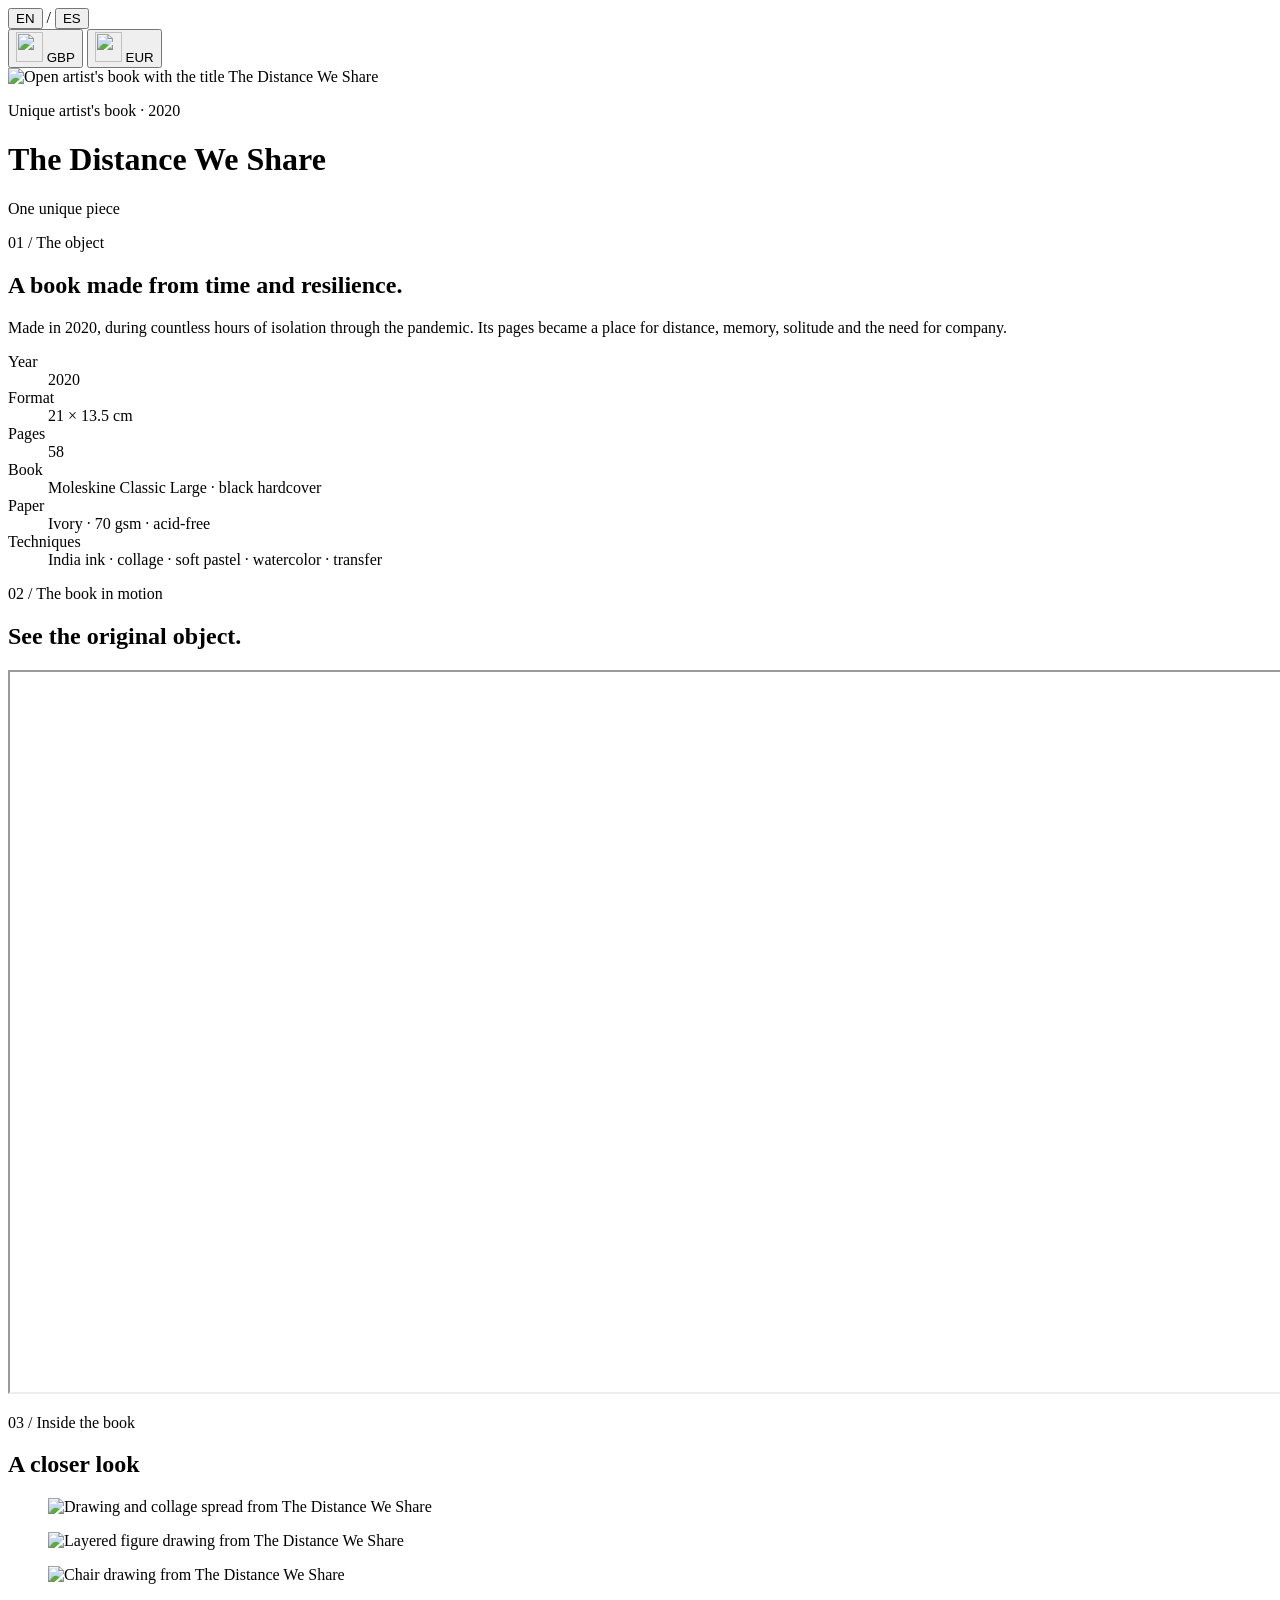
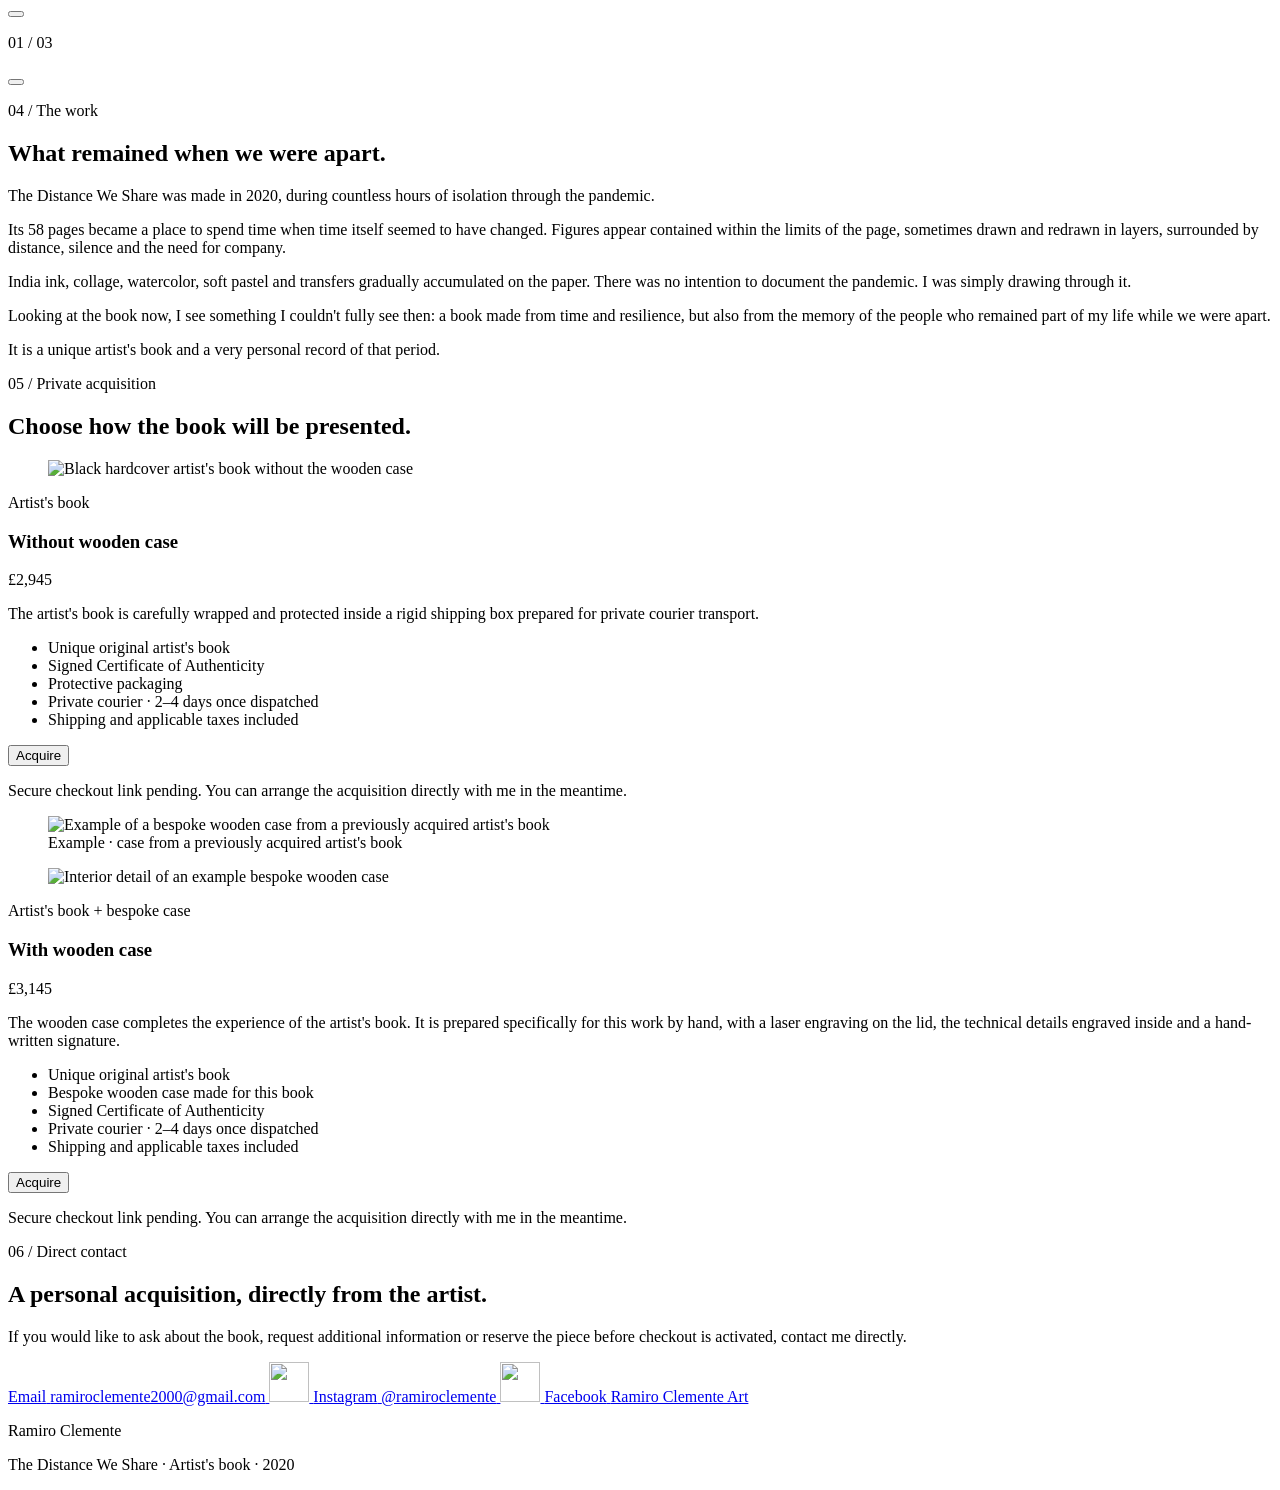
==== the-distance-we-share/index.html @ 4df06186 "Add The Distance We Share landing" ====
<!doctype html>
<html lang="en">
<head>
  <meta charset="utf-8">
  <meta name="viewport" content="width=device-width, initial-scale=1, viewport-fit=cover">
  <meta name="theme-color" content="#ffffff">
  <meta name="color-scheme" content="light">
  <meta name="description" content="The Distance We Share — a unique artist's book by Ramiro Clemente, made in 2020 during the pandemic.">
  <meta property="og:title" content="The Distance We Share — Artist's Book — Ramiro Clemente">
  <meta property="og:description" content="A unique artist's book made from time, resilience and countless hours of isolation in 2020.">
  <meta property="og:type" content="website">
  <meta property="og:image" content="assets/baner.webp">
  <title>The Distance We Share — Artist's Book — Ramiro Clemente</title>
  <link rel="stylesheet" href="styles.css">
  <script src="script.js" defer></script>
</head>
<body>
  <div class="utility shell" aria-label="Language and currency options">
    <div class="utility__group" aria-label="Language">
      <button class="utility__text-button is-active" type="button" data-language="en" aria-pressed="true">EN</button>
      <span aria-hidden="true">/</span>
      <button class="utility__text-button" type="button" data-language="es" aria-pressed="false">ES</button>
    </div>

    <div class="currency" aria-label="Currency">
      <button class="currency__button is-active" type="button" data-currency="GBP" aria-pressed="true">
        <img src="assets/UK.webp" alt="" width="27" height="30" aria-hidden="true">
        <span>GBP</span>
      </button>
      <button class="currency__button" type="button" data-currency="EUR" aria-pressed="false">
        <img src="assets/UE.webp" alt="" width="27" height="30" aria-hidden="true">
        <span>EUR</span>
      </button>
    </div>
  </div>

  <main>
    <header class="hero" aria-labelledby="page-title">
      <img class="hero__image" src="assets/baner.webp" alt="Open artist's book with the title The Distance We Share" width="1200" height="900" fetchpriority="high">
      <div class="hero__meta shell">
        <div>
          <p class="eyebrow" data-i18n="heroEyebrow">Unique artist's book · 2020</p>
          <h1 id="page-title" data-i18n="title">The Distance We Share</h1>
        </div>
        <p class="hero__availability" data-i18n="uniquePiece">One unique piece</p>
      </div>
    </header>

    <section class="intro shell" aria-labelledby="intro-title">
      <p class="section-index" data-i18n="sectionObject">01 / The object</p>
      <div class="intro__copy">
        <h2 id="intro-title" data-i18n="introTitle">A book made from time and resilience.</h2>
        <p data-i18n="introText">Made in 2020, during countless hours of isolation through the pandemic. Its pages became a place for distance, memory, solitude and the need for company.</p>
      </div>
      <dl class="facts" aria-label="Artwork details">
        <div><dt data-i18n="factYearLabel">Year</dt><dd>2020</dd></div>
        <div><dt data-i18n="factFormatLabel">Format</dt><dd>21 × 13.5 cm</dd></div>
        <div><dt data-i18n="factPagesLabel">Pages</dt><dd>58</dd></div>
        <div><dt data-i18n="factBookLabel">Book</dt><dd data-i18n="factBookValue">Moleskine Classic Large · black hardcover</dd></div>
        <div><dt data-i18n="factPaperLabel">Paper</dt><dd data-i18n="factPaperValue">Ivory · 70 gsm · acid-free</dd></div>
        <div><dt data-i18n="factMediumLabel">Techniques</dt><dd data-i18n="factMediumValue">India ink · collage · soft pastel · watercolor · transfer</dd></div>
      </dl>
    </section>

    <section class="film shell" aria-labelledby="film-title">
      <div class="section-head section-head--stack-mobile">
        <p class="section-index" data-i18n="sectionFilm">02 / The book in motion</p>
        <h2 id="film-title" data-i18n="filmTitle">See the original object.</h2>
      </div>
      <div class="film__frame">
        <iframe
          src="https://www.youtube-nocookie.com/embed/xlpl3KoEAlE?rel=0&modestbranding=1&playsinline=1"
          title="The Distance We Share — artist's book video"
          width="1280"
          height="720"
          loading="eager"
          allow="accelerometer; autoplay; clipboard-write; encrypted-media; gyroscope; picture-in-picture; web-share"
          referrerpolicy="strict-origin-when-cross-origin"
          allowfullscreen>
        </iframe>
      </div>
    </section>

    <section class="visual shell" aria-labelledby="visual-title">
      <div class="section-head">
        <p class="section-index" data-i18n="sectionInside">03 / Inside the book</p>
        <h2 id="visual-title" data-i18n="visualTitle">A closer look</h2>
      </div>
      <div class="carousel" data-carousel>
        <div class="carousel__viewport" tabindex="0" aria-label="The Distance We Share image carousel">
          <div class="carousel__track">
            <figure class="carousel__slide is-active">
              <img src="assets/Diapo_1.webp" alt="Drawing and collage spread from The Distance We Share" width="1200" height="900" loading="eager">
            </figure>
            <figure class="carousel__slide">
              <img src="assets/Diapo_2.webp" alt="Layered figure drawing from The Distance We Share" width="1200" height="900" loading="lazy">
            </figure>
            <figure class="carousel__slide">
              <img src="assets/Diapo_3.webp" alt="Chair drawing from The Distance We Share" width="1200" height="900" loading="lazy">
            </figure>
          </div>
        </div>
        <div class="carousel__controls" aria-label="Carousel controls">
          <button class="carousel__button carousel__button--prev" type="button" aria-label="Previous slide"><span aria-hidden="true"></span></button>
          <p class="carousel__counter" aria-live="polite"><span data-current>01</span> / <span data-total>03</span></p>
          <button class="carousel__button carousel__button--next" type="button" aria-label="Next slide"><span aria-hidden="true"></span></button>
        </div>
      </div>
    </section>

    <section class="story shell" aria-labelledby="story-title">
      <p class="section-index" data-i18n="sectionWork">04 / The work</p>
      <div class="story__grid">
        <h2 id="story-title" data-i18n="storyTitle">What remained when we were apart.</h2>
        <div class="prose">
          <p data-i18n="storyP1">The Distance We Share was made in 2020, during countless hours of isolation through the pandemic.</p>
          <p data-i18n="storyP2">Its 58 pages became a place to spend time when time itself seemed to have changed. Figures appear contained within the limits of the page, sometimes drawn and redrawn in layers, surrounded by distance, silence and the need for company.</p>
          <p data-i18n="storyP3">India ink, collage, watercolor, soft pastel and transfers gradually accumulated on the paper. There was no intention to document the pandemic. I was simply drawing through it.</p>
          <p data-i18n="storyP4">Looking at the book now, I see something I couldn't fully see then: a book made from time and resilience, but also from the memory of the people who remained part of my life while we were apart.</p>
          <p data-i18n="storyP5">It is a unique artist's book and a very personal record of that period.</p>
        </div>
      </div>
    </section>

    <section class="acquisition shell" aria-labelledby="acquisition-title">
      <div class="section-head section-head--stack-mobile">
        <p class="section-index" data-i18n="sectionAcquisition">05 / Private acquisition</p>
        <h2 id="acquisition-title" data-i18n="acquisitionTitle">Choose how the book will be presented.</h2>
      </div>
      <div class="options">
        <article class="option">
          <figure class="option__figure">
            <img src="assets/sin-estuche.webp" alt="Black hardcover artist's book without the wooden case" width="1200" height="1600" loading="lazy">
          </figure>
          <div class="option__body">
            <div class="option__heading">
              <div>
                <p class="option__kicker" data-i18n="bookOnlyKicker">Artist's book</p>
                <h3 data-i18n="bookOnlyTitle">Without wooden case</h3>
              </div>
              <p class="option__price" data-price-key="book">£2,945</p>
            </div>
            <p data-i18n="bookOnlyText">The artist's book is carefully wrapped and protected inside a rigid shipping box prepared for private courier transport.</p>
            <ul class="included-list">
              <li data-i18n="includeUnique">Unique original artist's book</li>
              <li data-i18n="includeCertificate">Signed Certificate of Authenticity</li>
              <li data-i18n="includePackaging">Protective packaging</li>
              <li data-i18n="includeCourier">Private courier · 2–4 days once dispatched</li>
              <li data-i18n="includeTaxes">Shipping and applicable taxes included</li>
            </ul>
            <div class="option__action">
              <button class="button button--primary is-pending" type="button" aria-disabled="true" data-i18n="acquire">Acquire</button>
              <p class="pending-note" data-i18n="stripePending">Secure checkout link pending. You can arrange the acquisition directly with me in the meantime.</p>
            </div>
          </div>
        </article>

        <article class="option option--case">
          <div class="option__gallery">
            <figure class="option__figure option__figure--example">
              <img src="assets/estuche-de-madera.webp" alt="Example of a bespoke wooden case from a previously acquired artist's book" width="1200" height="1600" loading="lazy">
              <figcaption data-i18n="caseExample">Example · case from a previously acquired artist's book</figcaption>
            </figure>
            <figure class="option__figure option__figure--detail">
              <img src="assets/estuche-detale--interior.webp" alt="Interior detail of an example bespoke wooden case" width="1200" height="1600" loading="lazy">
            </figure>
          </div>
          <div class="option__body">
            <div class="option__heading">
              <div>
                <p class="option__kicker" data-i18n="caseKicker">Artist's book + bespoke case</p>
                <h3 data-i18n="caseTitle">With wooden case</h3>
              </div>
              <p class="option__price" data-price-key="case">£3,145</p>
            </div>
            <p data-i18n="caseText">The wooden case completes the experience of the artist's book. It is prepared specifically for this work by hand, with a laser engraving on the lid, the technical details engraved inside and a hand-written signature.</p>
            <ul class="included-list">
              <li data-i18n="includeUnique">Unique original artist's book</li>
              <li data-i18n="includeCase">Bespoke wooden case made for this book</li>
              <li data-i18n="includeCertificate">Signed Certificate of Authenticity</li>
              <li data-i18n="includeCourier">Private courier · 2–4 days once dispatched</li>
              <li data-i18n="includeTaxes">Shipping and applicable taxes included</li>
            </ul>
            <div class="option__action">
              <button class="button button--primary is-pending" type="button" aria-disabled="true" data-i18n="acquire">Acquire</button>
              <p class="pending-note" data-i18n="stripePending">Secure checkout link pending. You can arrange the acquisition directly with me in the meantime.</p>
            </div>
          </div>
        </article>
      </div>
    </section>

    <section class="contact shell" aria-labelledby="contact-title">
      <p class="section-index" data-i18n="sectionContact">06 / Direct contact</p>
      <div class="contact__inner">
        <div>
          <h2 id="contact-title" data-i18n="contactTitle">A personal acquisition, directly from the artist.</h2>
          <p data-i18n="contactText">If you would like to ask about the book, request additional information or reserve the piece before checkout is activated, contact me directly.</p>
        </div>
        <div class="contact__actions">
          <a class="contact-link" href="mailto:ramiroclemente2000@gmail.com?subject=The%20Distance%20We%20Share%20%E2%80%94%20Artist%27s%20Book">
            <span class="contact-link__label">Email</span>
            <span class="contact-link__value">ramiroclemente2000@gmail.com</span>
          </a>
          <a class="contact-link contact-link--social" href="https://www.instagram.com/ramiroclemente/" target="_blank" rel="noopener noreferrer">
            <img src="assets/IG.webp" width="40" height="40" alt="" aria-hidden="true">
            <span>
              <span class="contact-link__label">Instagram</span>
              <span class="contact-link__value">@ramiroclemente</span>
            </span>
          </a>
          <a class="contact-link contact-link--social" href="https://www.facebook.com/ramiroclementeart" target="_blank" rel="noopener noreferrer">
            <img src="assets/FB.webp" width="40" height="40" alt="" aria-hidden="true">
            <span>
              <span class="contact-link__label">Facebook</span>
              <span class="contact-link__value">Ramiro Clemente Art</span>
            </span>
          </a>
        </div>
      </div>
    </section>
  </main>

  <footer class="footer shell">
    <p>Ramiro Clemente</p>
    <p data-i18n="footerText">The Distance We Share · Artist's book · 2020</p>
  </footer>
</body>
</html>
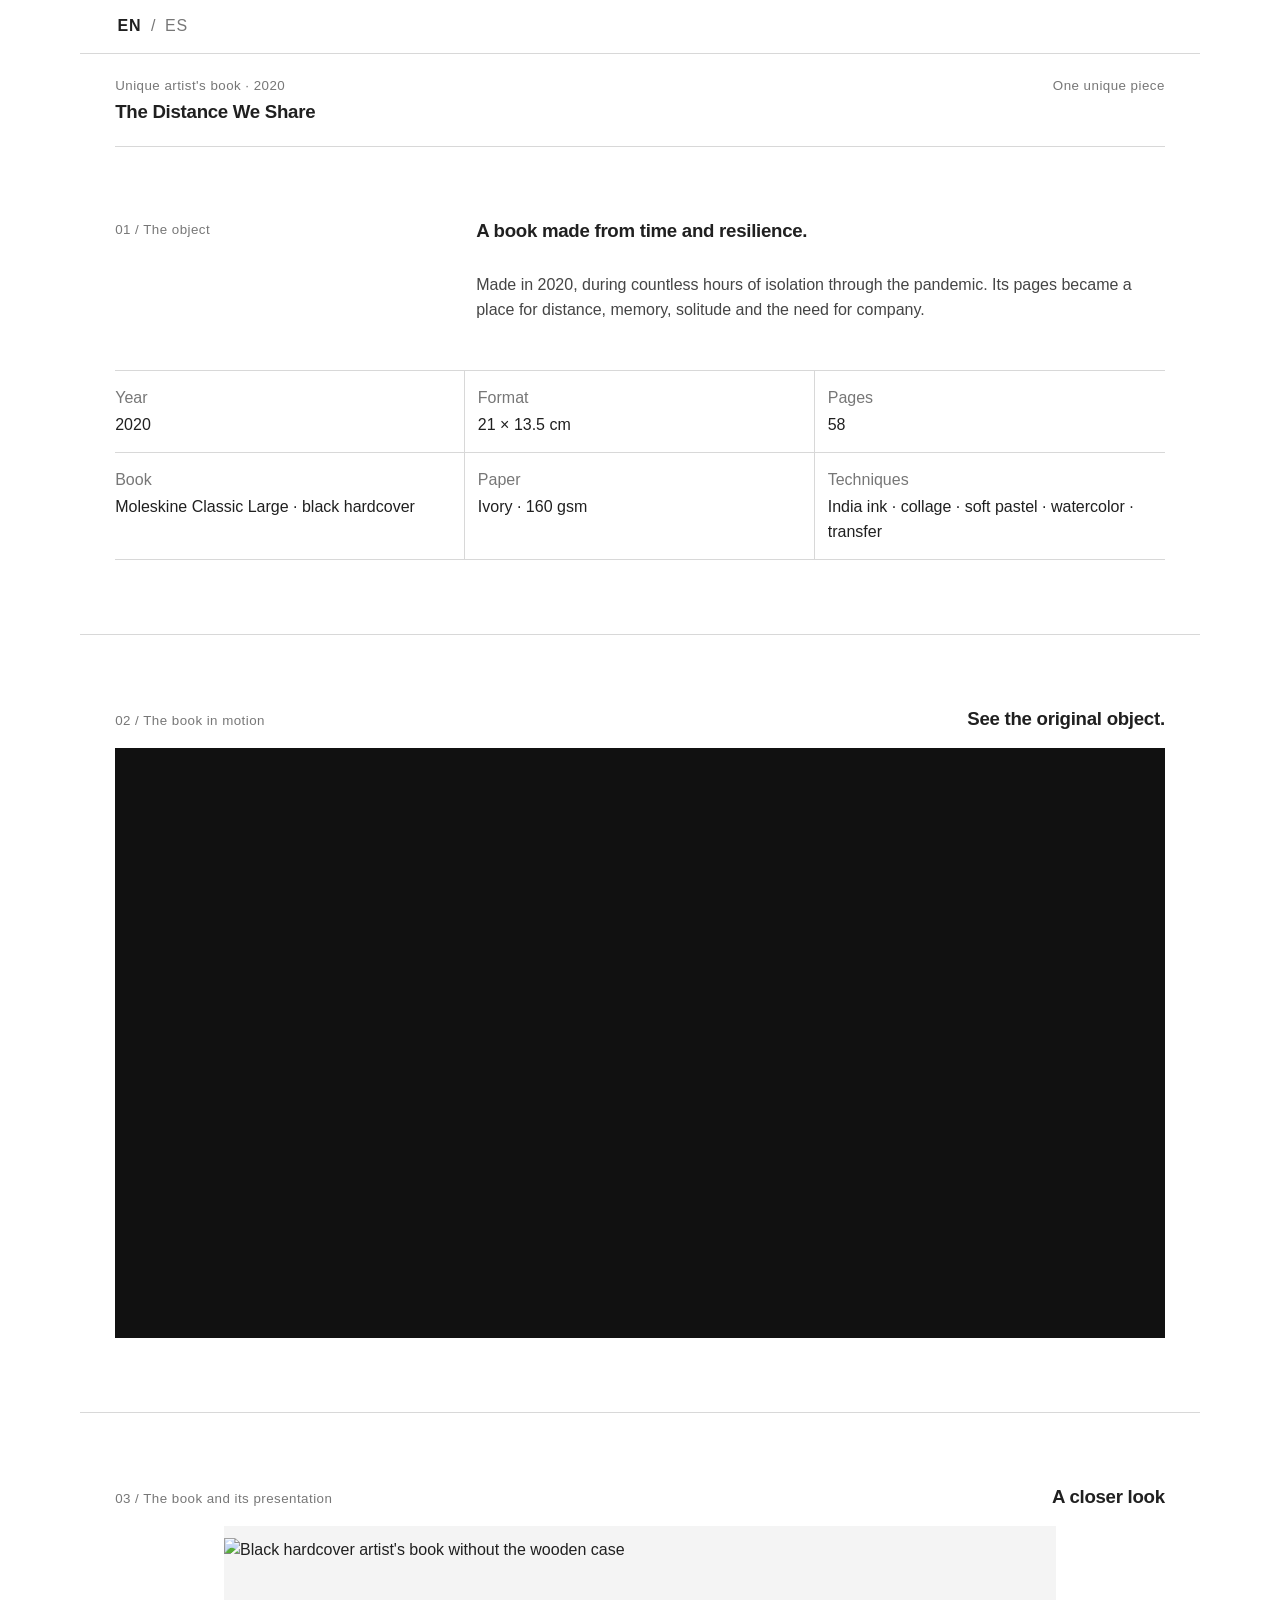
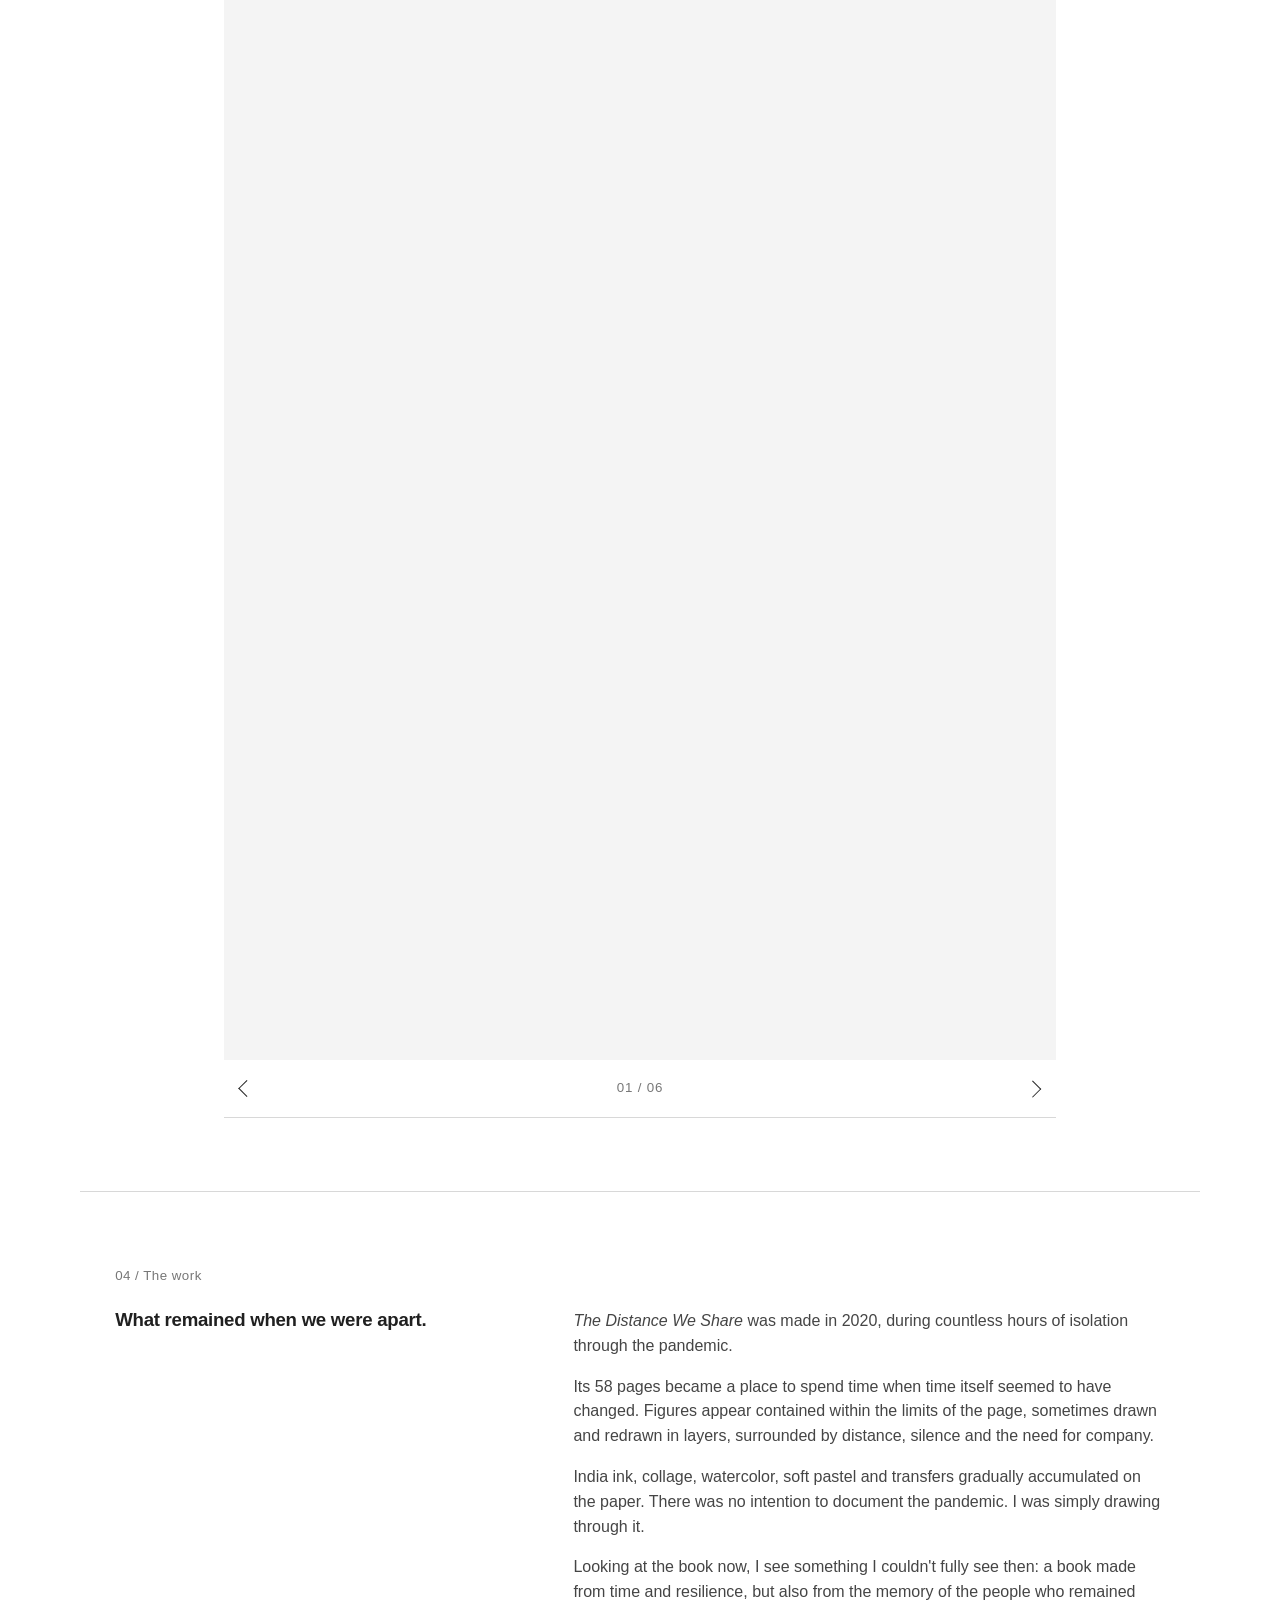
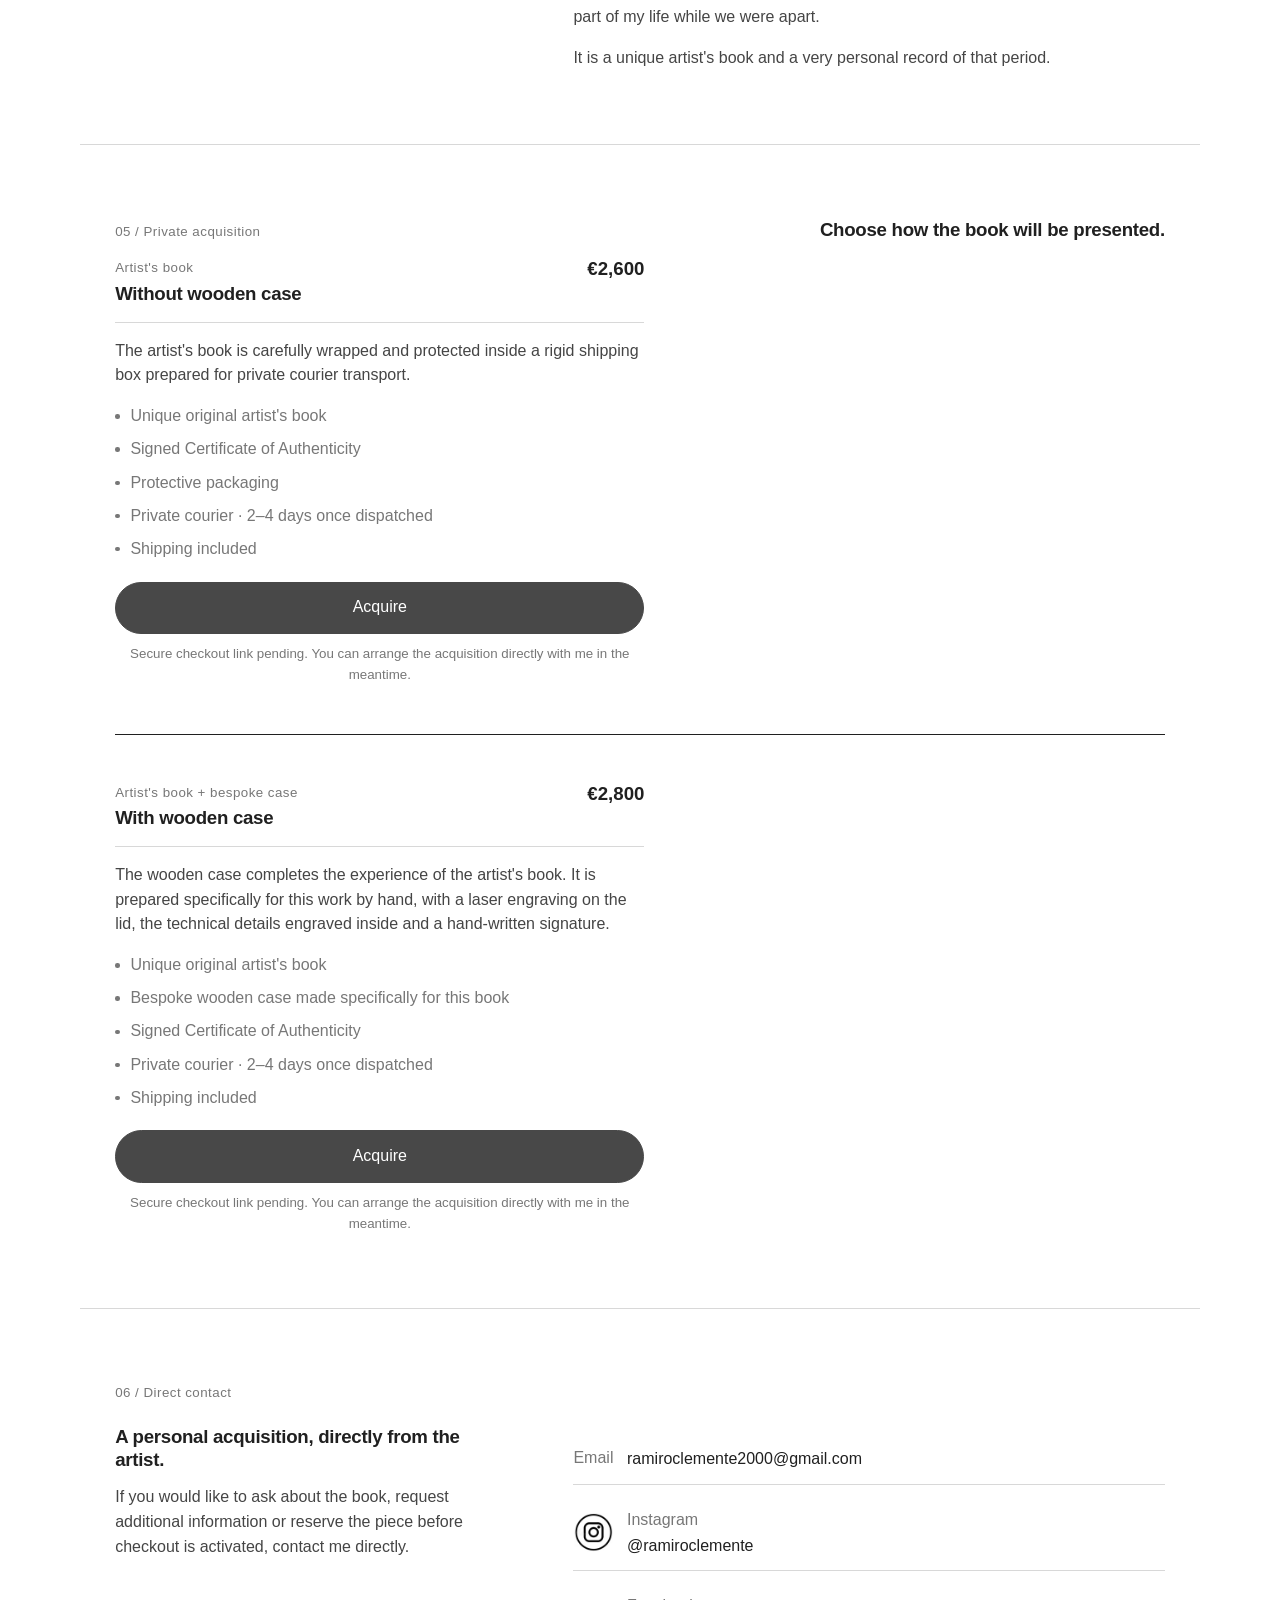
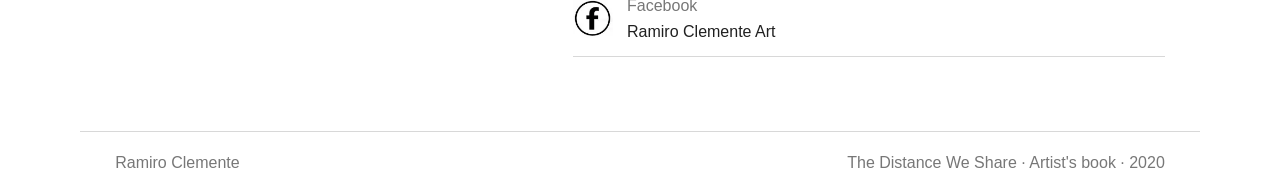
==== commit 8fcba800: "Update The Distance We Share pricing, media and specs" ====
--- a/the-distance-we-share/index.html
+++ b/the-distance-we-share/index.html
@@ -9,70 +9,58 @@
   <meta property="og:title" content="The Distance We Share — Artist's Book — Ramiro Clemente">
   <meta property="og:description" content="A unique artist's book made from time, resilience and countless hours of isolation in 2020.">
   <meta property="og:type" content="website">
-  <meta property="og:image" content="assets/baner.webp">
+  <meta property="og:image" content="assets/Diapo_1.jpg">
   <title>The Distance We Share — Artist's Book — Ramiro Clemente</title>
   <link rel="stylesheet" href="styles.css">
   <script src="script.js" defer></script>
 </head>
 <body>
-  <div class="utility shell" aria-label="Language and currency options">
+  <div class="utility shell" aria-label="Language options">
     <div class="utility__group" aria-label="Language">
-      <button class="utility__text-button is-active" type="button" data-language="en" aria-pressed="true">EN</button>
+      <a class="utility__text-button is-active" aria-current="page" href="index.html">EN</a>
       <span aria-hidden="true">/</span>
-      <button class="utility__text-button" type="button" data-language="es" aria-pressed="false">ES</button>
-    </div>
-
-    <div class="currency" aria-label="Currency">
-      <button class="currency__button is-active" type="button" data-currency="GBP" aria-pressed="true">
-        <img src="assets/UK.webp" alt="" width="27" height="30" aria-hidden="true">
-        <span>GBP</span>
-      </button>
-      <button class="currency__button" type="button" data-currency="EUR" aria-pressed="false">
-        <img src="assets/UE.webp" alt="" width="27" height="30" aria-hidden="true">
-        <span>EUR</span>
-      </button>
+      <a class="utility__text-button" href="es.html">ES</a>
     </div>
   </div>
 
   <main>
-    <header class="hero" aria-labelledby="page-title">
-      <img class="hero__image" src="assets/baner.webp" alt="Open artist's book with the title The Distance We Share" width="1200" height="900" fetchpriority="high">
-      <div class="hero__meta shell">
+    <header class="hero shell" aria-labelledby="page-title">
+      <div class="hero__meta">
         <div>
-          <p class="eyebrow" data-i18n="heroEyebrow">Unique artist's book · 2020</p>
-          <h1 id="page-title" data-i18n="title">The Distance We Share</h1>
-        </div>
-        <p class="hero__availability" data-i18n="uniquePiece">One unique piece</p>
+          <p class="eyebrow">Unique artist's book · 2020</p>
+          <h1 id="page-title">The Distance We Share</h1>
+        </div>
+        <p class="hero__availability">One unique piece</p>
       </div>
     </header>
 
     <section class="intro shell" aria-labelledby="intro-title">
-      <p class="section-index" data-i18n="sectionObject">01 / The object</p>
+      <p class="section-index">01 / The object</p>
       <div class="intro__copy">
-        <h2 id="intro-title" data-i18n="introTitle">A book made from time and resilience.</h2>
-        <p data-i18n="introText">Made in 2020, during countless hours of isolation through the pandemic. Its pages became a place for distance, memory, solitude and the need for company.</p>
+        <h2 id="intro-title">A book made from time and resilience.</h2>
+        <p>Made in 2020, during countless hours of isolation through the pandemic. Its pages became a place for distance, memory, solitude and the need for company.</p>
       </div>
       <dl class="facts" aria-label="Artwork details">
-        <div><dt data-i18n="factYearLabel">Year</dt><dd>2020</dd></div>
-        <div><dt data-i18n="factFormatLabel">Format</dt><dd>21 × 13.5 cm</dd></div>
-        <div><dt data-i18n="factPagesLabel">Pages</dt><dd>58</dd></div>
-        <div><dt data-i18n="factBookLabel">Book</dt><dd data-i18n="factBookValue">Moleskine Classic Large · black hardcover</dd></div>
-        <div><dt data-i18n="factPaperLabel">Paper</dt><dd data-i18n="factPaperValue">Ivory · 70 gsm · acid-free</dd></div>
-        <div><dt data-i18n="factMediumLabel">Techniques</dt><dd data-i18n="factMediumValue">India ink · collage · soft pastel · watercolor · transfer</dd></div>
+        <div><dt>Year</dt><dd>2020</dd></div>
+        <div><dt>Format</dt><dd>21 × 13.5 cm</dd></div>
+        <div><dt>Pages</dt><dd>58</dd></div>
+        <div><dt>Book</dt><dd>Moleskine Classic Large · black hardcover</dd></div>
+        <div><dt>Paper</dt><dd>Ivory · 160 gsm</dd></div>
+        <div><dt>Techniques</dt><dd>India ink · collage · soft pastel · watercolor · transfer</dd></div>
       </dl>
     </section>
 
     <section class="film shell" aria-labelledby="film-title">
       <div class="section-head section-head--stack-mobile">
-        <p class="section-index" data-i18n="sectionFilm">02 / The book in motion</p>
-        <h2 id="film-title" data-i18n="filmTitle">See the original object.</h2>
+        <p class="section-index">02 / The book in motion</p>
+        <h2 id="film-title">See the original object.</h2>
       </div>
       <div class="film__frame">
         <iframe
           src="https://www.youtube-nocookie.com/embed/xlpl3KoEAlE?rel=0&modestbranding=1&playsinline=1"
           title="The Distance We Share — artist's book video"
-          width="1280"
-          height="720"
+          width="720"
+          height="1280"
           loading="eager"
           allow="accelerometer; autoplay; clipboard-write; encrypted-media; gyroscope; picture-in-picture; web-share"
           referrerpolicy="strict-origin-when-cross-origin"
@@ -83,107 +71,106 @@
 
     <section class="visual shell" aria-labelledby="visual-title">
       <div class="section-head">
-        <p class="section-index" data-i18n="sectionInside">03 / Inside the book</p>
-        <h2 id="visual-title" data-i18n="visualTitle">A closer look</h2>
+        <p class="section-index">03 / The book and its presentation</p>
+        <h2 id="visual-title">A closer look</h2>
       </div>
       <div class="carousel" data-carousel>
         <div class="carousel__viewport" tabindex="0" aria-label="The Distance We Share image carousel">
           <div class="carousel__track">
             <figure class="carousel__slide is-active">
-              <img src="assets/Diapo_1.webp" alt="Drawing and collage spread from The Distance We Share" width="1200" height="900" loading="eager">
+              <img src="assets/sin-estuche.jpg" alt="Black hardcover artist's book without the wooden case" width="1200" height="1600" loading="eager">
             </figure>
             <figure class="carousel__slide">
-              <img src="assets/Diapo_2.webp" alt="Layered figure drawing from The Distance We Share" width="1200" height="900" loading="lazy">
+              <img src="assets/Diapo_1.jpg" alt="Drawing and collage spread from The Distance We Share" width="1200" height="900" loading="lazy">
             </figure>
             <figure class="carousel__slide">
-              <img src="assets/Diapo_3.webp" alt="Chair drawing from The Distance We Share" width="1200" height="900" loading="lazy">
+              <img src="assets/Diapo_2.jpg" alt="Layered figure drawing from The Distance We Share" width="1200" height="900" loading="lazy">
+            </figure>
+            <figure class="carousel__slide">
+              <img src="assets/Diapo_3.jpg" alt="Chair drawing from The Distance We Share" width="1200" height="900" loading="lazy">
+            </figure>
+            <figure class="carousel__slide carousel__slide--captioned">
+              <img src="assets/estuche-de-madera.jpg" alt="Example of a bespoke wooden case from a previously acquired artist's book" width="1200" height="1600" loading="lazy">
+              <figcaption>Case example · from a previously acquired artist's book</figcaption>
+            </figure>
+            <figure class="carousel__slide carousel__slide--captioned">
+              <img src="assets/estuche-detale--interior.jpg" alt="Interior detail of an example bespoke wooden case" width="1200" height="1600" loading="lazy">
+              <figcaption>Case example · the new case will be made specifically for this book</figcaption>
             </figure>
           </div>
         </div>
         <div class="carousel__controls" aria-label="Carousel controls">
           <button class="carousel__button carousel__button--prev" type="button" aria-label="Previous slide"><span aria-hidden="true"></span></button>
-          <p class="carousel__counter" aria-live="polite"><span data-current>01</span> / <span data-total>03</span></p>
+          <p class="carousel__counter" aria-live="polite"><span data-current>01</span> / <span data-total>06</span></p>
           <button class="carousel__button carousel__button--next" type="button" aria-label="Next slide"><span aria-hidden="true"></span></button>
         </div>
       </div>
     </section>
 
     <section class="story shell" aria-labelledby="story-title">
-      <p class="section-index" data-i18n="sectionWork">04 / The work</p>
+      <p class="section-index">04 / The work</p>
       <div class="story__grid">
-        <h2 id="story-title" data-i18n="storyTitle">What remained when we were apart.</h2>
+        <h2 id="story-title">What remained when we were apart.</h2>
         <div class="prose">
-          <p data-i18n="storyP1">The Distance We Share was made in 2020, during countless hours of isolation through the pandemic.</p>
-          <p data-i18n="storyP2">Its 58 pages became a place to spend time when time itself seemed to have changed. Figures appear contained within the limits of the page, sometimes drawn and redrawn in layers, surrounded by distance, silence and the need for company.</p>
-          <p data-i18n="storyP3">India ink, collage, watercolor, soft pastel and transfers gradually accumulated on the paper. There was no intention to document the pandemic. I was simply drawing through it.</p>
-          <p data-i18n="storyP4">Looking at the book now, I see something I couldn't fully see then: a book made from time and resilience, but also from the memory of the people who remained part of my life while we were apart.</p>
-          <p data-i18n="storyP5">It is a unique artist's book and a very personal record of that period.</p>
+          <p><em>The Distance We Share</em> was made in 2020, during countless hours of isolation through the pandemic.</p>
+          <p>Its 58 pages became a place to spend time when time itself seemed to have changed. Figures appear contained within the limits of the page, sometimes drawn and redrawn in layers, surrounded by distance, silence and the need for company.</p>
+          <p>India ink, collage, watercolor, soft pastel and transfers gradually accumulated on the paper. There was no intention to document the pandemic. I was simply drawing through it.</p>
+          <p>Looking at the book now, I see something I couldn't fully see then: a book made from time and resilience, but also from the memory of the people who remained part of my life while we were apart.</p>
+          <p>It is a unique artist's book and a very personal record of that period.</p>
         </div>
       </div>
     </section>
 
     <section class="acquisition shell" aria-labelledby="acquisition-title">
       <div class="section-head section-head--stack-mobile">
-        <p class="section-index" data-i18n="sectionAcquisition">05 / Private acquisition</p>
-        <h2 id="acquisition-title" data-i18n="acquisitionTitle">Choose how the book will be presented.</h2>
+        <p class="section-index">05 / Private acquisition</p>
+        <h2 id="acquisition-title">Choose how the book will be presented.</h2>
       </div>
       <div class="options">
         <article class="option">
-          <figure class="option__figure">
-            <img src="assets/sin-estuche.webp" alt="Black hardcover artist's book without the wooden case" width="1200" height="1600" loading="lazy">
-          </figure>
           <div class="option__body">
             <div class="option__heading">
               <div>
-                <p class="option__kicker" data-i18n="bookOnlyKicker">Artist's book</p>
-                <h3 data-i18n="bookOnlyTitle">Without wooden case</h3>
+                <p class="option__kicker">Artist's book</p>
+                <h3>Without wooden case</h3>
               </div>
-              <p class="option__price" data-price-key="book">£2,945</p>
-            </div>
-            <p data-i18n="bookOnlyText">The artist's book is carefully wrapped and protected inside a rigid shipping box prepared for private courier transport.</p>
+              <p class="option__price">€2,600</p>
+            </div>
+            <p>The artist's book is carefully wrapped and protected inside a rigid shipping box prepared for private courier transport.</p>
             <ul class="included-list">
-              <li data-i18n="includeUnique">Unique original artist's book</li>
-              <li data-i18n="includeCertificate">Signed Certificate of Authenticity</li>
-              <li data-i18n="includePackaging">Protective packaging</li>
-              <li data-i18n="includeCourier">Private courier · 2–4 days once dispatched</li>
-              <li data-i18n="includeTaxes">Shipping and applicable taxes included</li>
+              <li>Unique original artist's book</li>
+              <li>Signed Certificate of Authenticity</li>
+              <li>Protective packaging</li>
+              <li>Private courier · 2–4 days once dispatched</li>
+              <li>Shipping included</li>
             </ul>
             <div class="option__action">
-              <button class="button button--primary is-pending" type="button" aria-disabled="true" data-i18n="acquire">Acquire</button>
-              <p class="pending-note" data-i18n="stripePending">Secure checkout link pending. You can arrange the acquisition directly with me in the meantime.</p>
+              <button class="button button--primary is-pending" type="button" aria-disabled="true">Acquire</button>
+              <p class="pending-note">Secure checkout link pending. You can arrange the acquisition directly with me in the meantime.</p>
             </div>
           </div>
         </article>
 
-        <article class="option option--case">
-          <div class="option__gallery">
-            <figure class="option__figure option__figure--example">
-              <img src="assets/estuche-de-madera.webp" alt="Example of a bespoke wooden case from a previously acquired artist's book" width="1200" height="1600" loading="lazy">
-              <figcaption data-i18n="caseExample">Example · case from a previously acquired artist's book</figcaption>
-            </figure>
-            <figure class="option__figure option__figure--detail">
-              <img src="assets/estuche-detale--interior.webp" alt="Interior detail of an example bespoke wooden case" width="1200" height="1600" loading="lazy">
-            </figure>
-          </div>
+        <article class="option">
           <div class="option__body">
             <div class="option__heading">
               <div>
-                <p class="option__kicker" data-i18n="caseKicker">Artist's book + bespoke case</p>
-                <h3 data-i18n="caseTitle">With wooden case</h3>
+                <p class="option__kicker">Artist's book + bespoke case</p>
+                <h3>With wooden case</h3>
               </div>
-              <p class="option__price" data-price-key="case">£3,145</p>
-            </div>
-            <p data-i18n="caseText">The wooden case completes the experience of the artist's book. It is prepared specifically for this work by hand, with a laser engraving on the lid, the technical details engraved inside and a hand-written signature.</p>
+              <p class="option__price">€2,800</p>
+            </div>
+            <p>The wooden case completes the experience of the artist's book. It is prepared specifically for this work by hand, with a laser engraving on the lid, the technical details engraved inside and a hand-written signature.</p>
             <ul class="included-list">
-              <li data-i18n="includeUnique">Unique original artist's book</li>
-              <li data-i18n="includeCase">Bespoke wooden case made for this book</li>
-              <li data-i18n="includeCertificate">Signed Certificate of Authenticity</li>
-              <li data-i18n="includeCourier">Private courier · 2–4 days once dispatched</li>
-              <li data-i18n="includeTaxes">Shipping and applicable taxes included</li>
+              <li>Unique original artist's book</li>
+              <li>Bespoke wooden case made specifically for this book</li>
+              <li>Signed Certificate of Authenticity</li>
+              <li>Private courier · 2–4 days once dispatched</li>
+              <li>Shipping included</li>
             </ul>
             <div class="option__action">
-              <button class="button button--primary is-pending" type="button" aria-disabled="true" data-i18n="acquire">Acquire</button>
-              <p class="pending-note" data-i18n="stripePending">Secure checkout link pending. You can arrange the acquisition directly with me in the meantime.</p>
+              <button class="button button--primary is-pending" type="button" aria-disabled="true">Acquire</button>
+              <p class="pending-note">Secure checkout link pending. You can arrange the acquisition directly with me in the meantime.</p>
             </div>
           </div>
         </article>
@@ -191,11 +178,11 @@
     </section>
 
     <section class="contact shell" aria-labelledby="contact-title">
-      <p class="section-index" data-i18n="sectionContact">06 / Direct contact</p>
+      <p class="section-index">06 / Direct contact</p>
       <div class="contact__inner">
         <div>
-          <h2 id="contact-title" data-i18n="contactTitle">A personal acquisition, directly from the artist.</h2>
-          <p data-i18n="contactText">If you would like to ask about the book, request additional information or reserve the piece before checkout is activated, contact me directly.</p>
+          <h2 id="contact-title">A personal acquisition, directly from the artist.</h2>
+          <p>If you would like to ask about the book, request additional information or reserve the piece before checkout is activated, contact me directly.</p>
         </div>
         <div class="contact__actions">
           <a class="contact-link" href="mailto:ramiroclemente2000@gmail.com?subject=The%20Distance%20We%20Share%20%E2%80%94%20Artist%27s%20Book">
@@ -204,17 +191,11 @@
           </a>
           <a class="contact-link contact-link--social" href="https://www.instagram.com/ramiroclemente/" target="_blank" rel="noopener noreferrer">
             <img src="assets/IG.webp" width="40" height="40" alt="" aria-hidden="true">
-            <span>
-              <span class="contact-link__label">Instagram</span>
-              <span class="contact-link__value">@ramiroclemente</span>
-            </span>
+            <span><span class="contact-link__label">Instagram</span><span class="contact-link__value">@ramiroclemente</span></span>
           </a>
           <a class="contact-link contact-link--social" href="https://www.facebook.com/ramiroclementeart" target="_blank" rel="noopener noreferrer">
             <img src="assets/FB.webp" width="40" height="40" alt="" aria-hidden="true">
-            <span>
-              <span class="contact-link__label">Facebook</span>
-              <span class="contact-link__value">Ramiro Clemente Art</span>
-            </span>
+            <span><span class="contact-link__label">Facebook</span><span class="contact-link__value">Ramiro Clemente Art</span></span>
           </a>
         </div>
       </div>
@@ -223,7 +204,7 @@
 
   <footer class="footer shell">
     <p>Ramiro Clemente</p>
-    <p data-i18n="footerText">The Distance We Share · Artist's book · 2020</p>
+    <p>The Distance We Share · Artist's book · 2020</p>
   </footer>
 </body>
 </html>
--- a/the-distance-we-share/styles.css
+++ b/the-distance-we-share/styles.css
@@ -0,0 +1,619 @@
+:root {
+  --white: #ffffff;
+  --ink: #202020;
+  --text: #454545;
+  --muted: #777777;
+  --soft: #f4f4f4;
+  --line: #d8d8d8;
+  --max: 70rem;
+  --pad: clamp(1rem, 4vw, 2.2rem);
+  --font: "Futura PT", Futura, "Avenir Next", Avenir, "Century Gothic", Helvetica, Arial, sans-serif;
+}
+
+* { box-sizing: border-box; }
+
+html {
+  scroll-behavior: smooth;
+  background: var(--white);
+}
+
+body {
+  margin: 0;
+  color: var(--ink);
+  background: var(--white);
+  font-family: var(--font);
+  font-size: 10pt;
+  font-weight: 400;
+  line-height: 1.55;
+  -webkit-font-smoothing: antialiased;
+  text-rendering: optimizeLegibility;
+  overflow-x: hidden;
+}
+
+img,
+iframe { display: block; max-width: 100%; }
+
+img { height: auto; }
+
+button,
+a { font: inherit; }
+
+a { color: inherit; }
+button { color: inherit; }
+
+h1,
+h2,
+h3,
+p,
+dl,
+dd,
+figure,
+ul { margin: 0; }
+
+h1,
+h2,
+h3 {
+  font-size: 14pt;
+  line-height: 1.22;
+  letter-spacing: -0.015em;
+  font-weight: 600;
+}
+
+p,
+dt,
+dd,
+a,
+button,
+li,
+figcaption { font-size: 10pt; }
+
+.shell {
+  width: min(100%, var(--max));
+  margin-inline: auto;
+  padding-inline: var(--pad);
+}
+
+.utility {
+  min-height: 3.35rem;
+  display: flex;
+  align-items: center;
+  justify-content: space-between;
+  gap: 1rem;
+  border-bottom: 1px solid var(--line);
+  background: var(--white);
+}
+
+.utility__group,
+.currency {
+  display: flex;
+  align-items: center;
+}
+
+.utility__group { gap: 0.45rem; color: var(--muted); }
+.currency { gap: 0.35rem; }
+
+.utility__text-button,
+.currency__button {
+  border: 0;
+  background: transparent;
+  cursor: pointer;
+  min-height: 2.4rem;
+  color: var(--muted);
+}
+
+.utility__text-button {
+  padding: 0.3rem 0.15rem;
+  letter-spacing: 0.05em;
+}
+
+.utility__text-button.is-active {
+  color: var(--ink);
+  font-weight: 600;
+}
+
+.currency__button {
+  display: inline-flex;
+  align-items: center;
+  gap: 0.35rem;
+  padding: 0.25rem 0.45rem;
+  border-radius: 999px;
+}
+
+.currency__button img {
+  width: 24px;
+  height: 27px;
+  object-fit: contain;
+}
+
+.currency__button.is-active {
+  color: var(--ink);
+  background: var(--soft);
+  font-weight: 600;
+}
+
+.utility__text-button:focus-visible,
+.currency__button:focus-visible,
+.carousel__button:focus-visible,
+.button:focus-visible,
+.contact-link:focus-visible {
+  outline: 1px solid var(--ink);
+  outline-offset: 3px;
+}
+
+.hero { background: var(--white); }
+
+.hero__image {
+  width: 100%;
+  height: auto;
+  object-fit: cover;
+  background: var(--soft);
+}
+
+.hero__meta {
+  display: flex;
+  align-items: flex-start;
+  justify-content: space-between;
+  gap: 1rem;
+  padding-top: 1.1rem;
+  padding-bottom: 1.15rem;
+  border-bottom: 1px solid var(--line);
+}
+
+.eyebrow,
+.section-index,
+.hero__availability,
+.option__kicker {
+  color: var(--muted);
+  font-weight: 500;
+  letter-spacing: 0.035em;
+}
+
+.hero__meta h1 { margin-top: 0.25rem; }
+.hero__availability { white-space: nowrap; text-align: right; }
+
+.intro,
+.film,
+.visual,
+.story,
+.acquisition,
+.contact {
+  padding-top: 3rem;
+  padding-bottom: 3rem;
+  border-bottom: 1px solid var(--line);
+}
+
+.section-index { margin-bottom: 1.4rem; }
+
+.intro__copy,
+.story__grid,
+.contact__inner {
+  display: grid;
+  gap: 1rem;
+}
+
+.intro__copy p,
+.prose,
+.contact__inner > div > p,
+.option__body > p,
+.pending-note {
+  color: var(--text);
+}
+
+.intro__copy p,
+.contact__inner > div > p { margin-top: 0.85rem; }
+
+.facts {
+  display: grid;
+  grid-template-columns: repeat(2, minmax(0, 1fr));
+  margin-top: 2rem;
+  border-top: 1px solid var(--line);
+}
+
+.facts div {
+  min-height: 4.8rem;
+  padding: 0.9rem 0;
+  border-bottom: 1px solid var(--line);
+}
+
+.facts div:nth-child(odd) {
+  padding-right: 0.8rem;
+  border-right: 1px solid var(--line);
+}
+
+.facts div:nth-child(even) { padding-left: 0.8rem; }
+.facts dt { color: var(--muted); }
+.facts dd { margin-top: 0.16rem; font-weight: 500; }
+
+.section-head {
+  display: flex;
+  align-items: baseline;
+  justify-content: space-between;
+  gap: 1rem;
+  margin-bottom: 1rem;
+}
+
+.section-head .section-index { margin: 0; }
+
+.film__frame {
+  width: 100%;
+  aspect-ratio: 16 / 9;
+  background: #111111;
+  overflow: hidden;
+}
+
+.film__frame iframe {
+  width: 100%;
+  height: 100%;
+  border: 0;
+}
+
+.carousel {
+  width: 100%;
+  margin-inline: auto;
+}
+
+.carousel__viewport {
+  position: relative;
+  overflow: hidden;
+  width: 100%;
+  background: var(--soft);
+  outline: none;
+  touch-action: pan-y;
+}
+
+.carousel__track {
+  display: flex;
+  width: 100%;
+  transition: transform 520ms cubic-bezier(.22,.61,.36,1);
+  will-change: transform;
+}
+
+.carousel__slide {
+  flex: 0 0 100%;
+  min-width: 0;
+  display: grid;
+  place-items: center;
+  background: var(--soft);
+}
+
+.carousel__slide img {
+  width: 100%;
+  height: auto;
+  object-fit: contain;
+  background: var(--soft);
+}
+
+.carousel__controls {
+  min-height: 3.6rem;
+  display: grid;
+  grid-template-columns: 2.9rem 1fr 2.9rem;
+  align-items: center;
+  border-bottom: 1px solid var(--line);
+}
+
+.carousel__counter {
+  text-align: center;
+  color: var(--muted);
+  font-weight: 500;
+  letter-spacing: 0.06em;
+}
+
+.carousel__button {
+  width: 2.9rem;
+  height: 2.9rem;
+  padding: 0;
+  border: 0;
+  border-radius: 50%;
+  background: transparent;
+  cursor: pointer;
+  display: grid;
+  place-items: center;
+}
+
+.carousel__button span {
+  width: 0.72rem;
+  height: 0.72rem;
+  border-top: 1px solid currentColor;
+  border-right: 1px solid currentColor;
+}
+
+.carousel__button--prev span { transform: rotate(-135deg); }
+.carousel__button--next span { transform: rotate(45deg); }
+.carousel__button:hover { background: var(--soft); }
+
+.story__grid h2,
+.contact__inner h2 { max-width: 25rem; }
+
+.prose {
+  display: grid;
+  gap: 1rem;
+}
+
+.options {
+  display: grid;
+  gap: 3rem;
+}
+
+.option {
+  display: grid;
+  gap: 1.35rem;
+  padding-bottom: 3rem;
+  border-bottom: 1px solid var(--ink);
+}
+
+.option:last-child { padding-bottom: 0; border-bottom: 0; }
+
+.option__figure {
+  position: relative;
+  overflow: hidden;
+  background: var(--soft);
+}
+
+.option__figure img {
+  width: 100%;
+  height: auto;
+  object-fit: contain;
+}
+
+.option__gallery {
+  display: grid;
+  grid-template-columns: minmax(0, 1.45fr) minmax(0, 0.55fr);
+  gap: 0.55rem;
+  align-items: stretch;
+}
+
+.option__gallery .option__figure img {
+  width: 100%;
+  height: 100%;
+  object-fit: cover;
+}
+
+.option__figure--example figcaption {
+  position: absolute;
+  left: 0;
+  right: 0;
+  bottom: 0;
+  padding: 0.72rem 0.8rem;
+  color: var(--white);
+  background: rgba(20,20,20,0.82);
+  font-weight: 500;
+}
+
+.option__body {
+  display: grid;
+  gap: 1rem;
+}
+
+.option__heading {
+  display: flex;
+  align-items: flex-start;
+  justify-content: space-between;
+  gap: 1rem;
+  padding-bottom: 1rem;
+  border-bottom: 1px solid var(--line);
+}
+
+.option__heading h3 { margin-top: 0.24rem; }
+
+.option__price {
+  white-space: nowrap;
+  font-size: 14pt;
+  font-weight: 600;
+  line-height: 1.2;
+}
+
+.included-list {
+  list-style: none;
+  padding: 0;
+  display: grid;
+  gap: 0.52rem;
+  color: var(--muted);
+}
+
+.included-list li {
+  position: relative;
+  padding-left: 0.95rem;
+}
+
+.included-list li::before {
+  content: "";
+  position: absolute;
+  left: 0;
+  top: 0.63em;
+  width: 0.28rem;
+  height: 0.28rem;
+  border-radius: 50%;
+  background: currentColor;
+}
+
+.option__action {
+  display: grid;
+  gap: 0.65rem;
+  margin-top: 0.25rem;
+}
+
+.button {
+  min-height: 3.25rem;
+  padding: 0.8rem 1rem;
+  border-radius: 999px;
+  border: 1px solid var(--ink);
+  display: flex;
+  align-items: center;
+  justify-content: center;
+  text-align: center;
+  font-weight: 500;
+}
+
+.button--primary {
+  color: var(--white);
+  background: var(--ink);
+}
+
+.button.is-pending {
+  opacity: 0.82;
+  cursor: default;
+}
+
+.pending-note {
+  text-align: center;
+  color: var(--muted);
+}
+
+.contact__actions {
+  display: grid;
+  gap: 0.7rem;
+  margin-top: 0.45rem;
+}
+
+.contact-link {
+  display: flex;
+  align-items: center;
+  gap: 0.85rem;
+  min-height: 3.25rem;
+  padding: 0.72rem 0;
+  border-bottom: 1px solid var(--line);
+  text-decoration: none;
+}
+
+.contact-link__label,
+.contact-link__value { display: block; }
+.contact-link__label { color: var(--muted); }
+.contact-link__value { margin-top: 0.08rem; font-weight: 500; overflow-wrap: anywhere; }
+
+.contact-link--social img {
+  width: 40px;
+  height: 40px;
+  max-width: none;
+  object-fit: contain;
+  flex: 0 0 40px;
+}
+
+.footer {
+  display: flex;
+  justify-content: space-between;
+  gap: 1rem;
+  padding-top: 1.2rem;
+  padding-bottom: calc(1.2rem + env(safe-area-inset-bottom));
+  color: var(--muted);
+}
+
+@media (max-width: 43.99rem) {
+  .section-head--stack-mobile {
+    display: grid;
+    gap: 0.35rem;
+  }
+
+  .section-head--stack-mobile .section-index { margin-bottom: 0.4rem; }
+
+  .utility { min-height: 3.1rem; }
+  .currency__button span { display: none; }
+  .hero__availability { max-width: 7rem; white-space: normal; }
+  .option__gallery { grid-template-columns: 1fr; }
+  .option__figure--detail { display: none; }
+  .footer { display: grid; gap: 0.2rem; }
+}
+
+@media (min-width: 44rem) {
+  body { font-size: 11pt; }
+
+  p,
+  dt,
+  dd,
+  a,
+  button,
+  li,
+  figcaption { font-size: 11pt; }
+
+  .hero__meta { padding-top: 1.4rem; padding-bottom: 1.4rem; }
+
+  .intro,
+  .film,
+  .visual,
+  .story,
+  .acquisition,
+  .contact {
+    padding-top: 4.6rem;
+    padding-bottom: 4.6rem;
+  }
+
+  .intro {
+    display: grid;
+    grid-template-columns: 0.75fr 1.65fr;
+    column-gap: 3rem;
+  }
+
+  .intro .section-index { grid-column: 1; }
+  .intro__copy { grid-column: 2; grid-row: 1 / span 2; }
+
+  .facts {
+    grid-column: 1 / -1;
+    margin-top: 3rem;
+    grid-template-columns: repeat(3, minmax(0, 1fr));
+  }
+
+  .facts div,
+  .facts div:nth-child(odd),
+  .facts div:nth-child(even) {
+    padding-left: 0.8rem;
+    padding-right: 0.8rem;
+    border-right: 1px solid var(--line);
+  }
+
+  .facts div:nth-child(3n + 1) { padding-left: 0; }
+  .facts div:nth-child(3n) { border-right: 0; }
+
+  .carousel { width: min(100%, 52rem); }
+
+  .story__grid,
+  .contact__inner {
+    grid-template-columns: minmax(0, 0.9fr) minmax(0, 1.35fr);
+    gap: 4rem;
+  }
+
+  .option {
+    grid-template-columns: minmax(0, 1.05fr) minmax(0, 0.95fr);
+    gap: 2.6rem;
+    align-items: start;
+  }
+
+  .option__body { position: sticky; top: 1.25rem; }
+}
+
+@media (min-width: 64rem) {
+  body { font-size: 12pt; }
+
+  p,
+  dt,
+  dd,
+  a,
+  button,
+  li,
+  figcaption { font-size: 12pt; }
+
+  .eyebrow,
+  .section-index,
+  .hero__availability,
+  .option__kicker,
+  .carousel__counter,
+  .pending-note { font-size: 10pt; }
+
+  .hero__image {
+    max-height: 46rem;
+    object-fit: cover;
+  }
+}
+
+@media (prefers-reduced-motion: reduce) {
+  html { scroll-behavior: auto; }
+  *, *::before, *::after {
+    animation-duration: 0.01ms !important;
+    animation-iteration-count: 1 !important;
+    transition-duration: 0.01ms !important;
+  }
+}
+
+.utility__text-button {
+  display: inline-flex;
+  align-items: center;
+  text-decoration: none;
+}
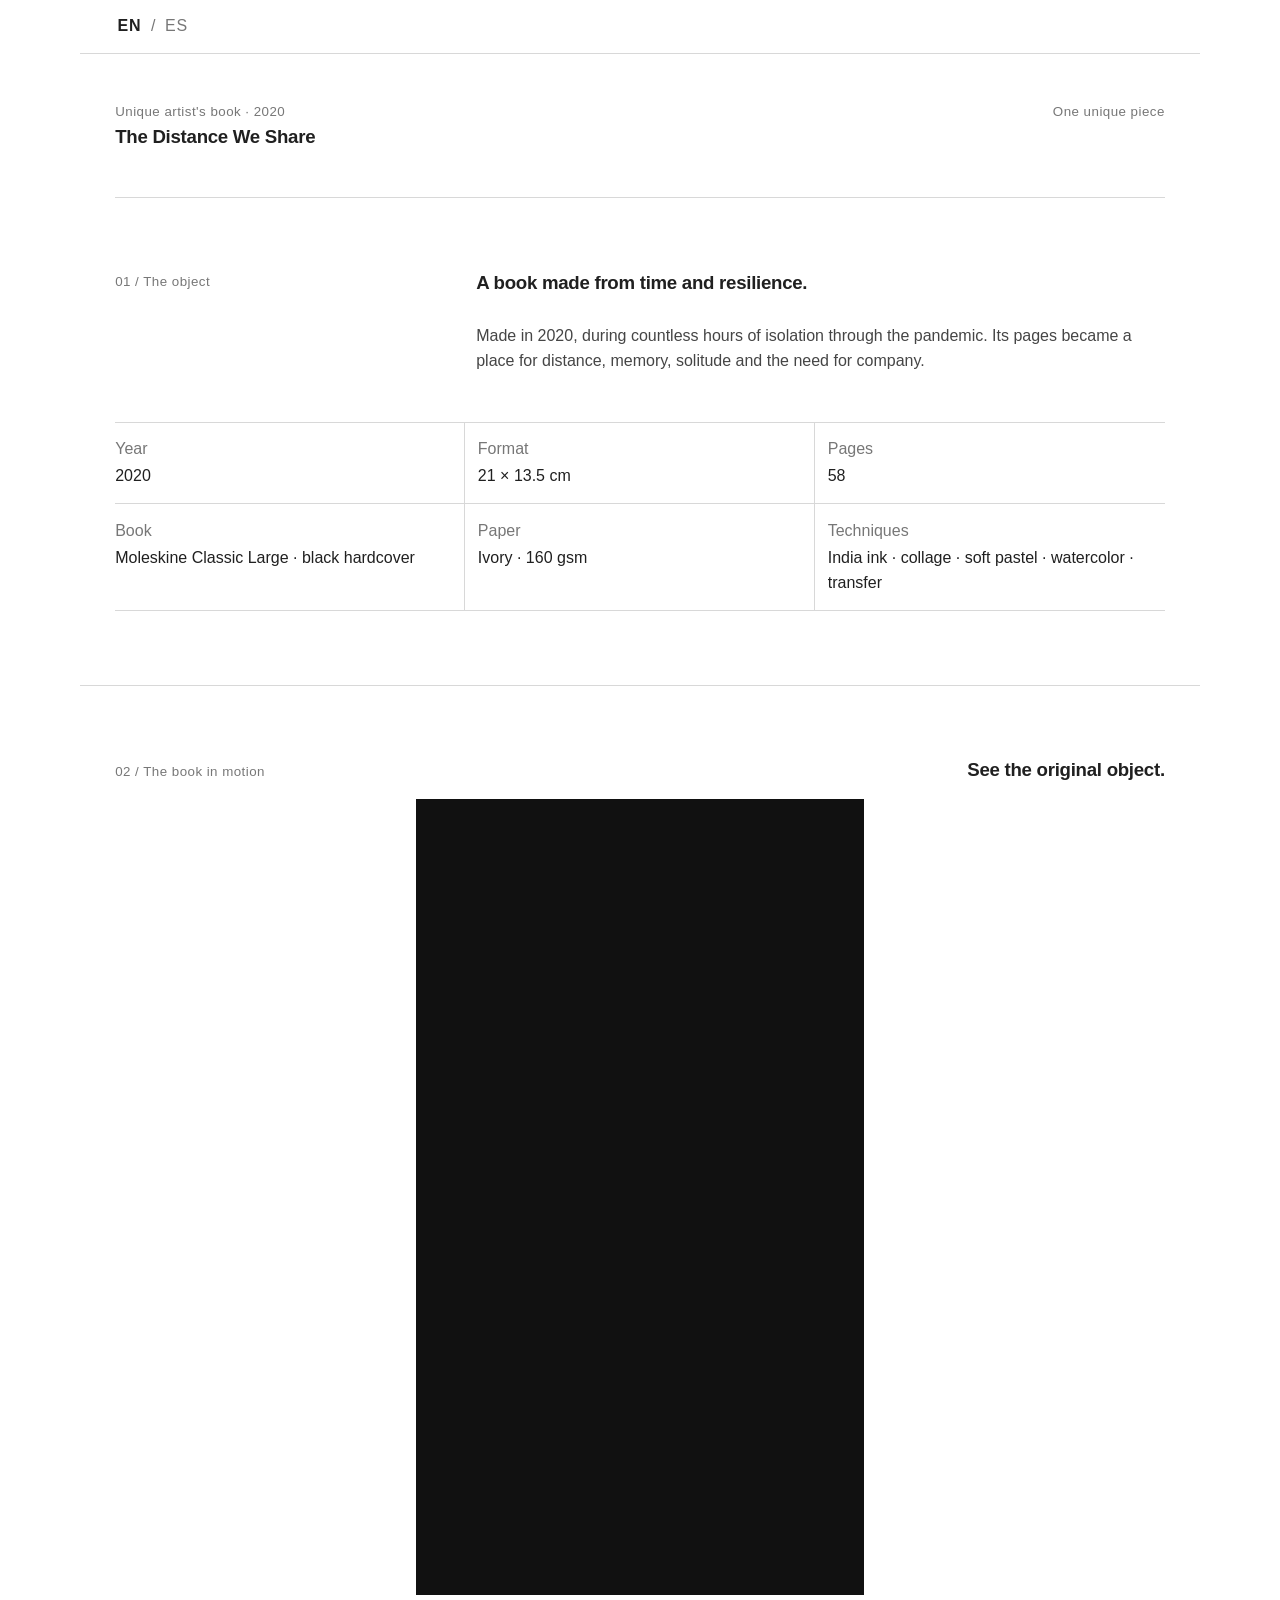
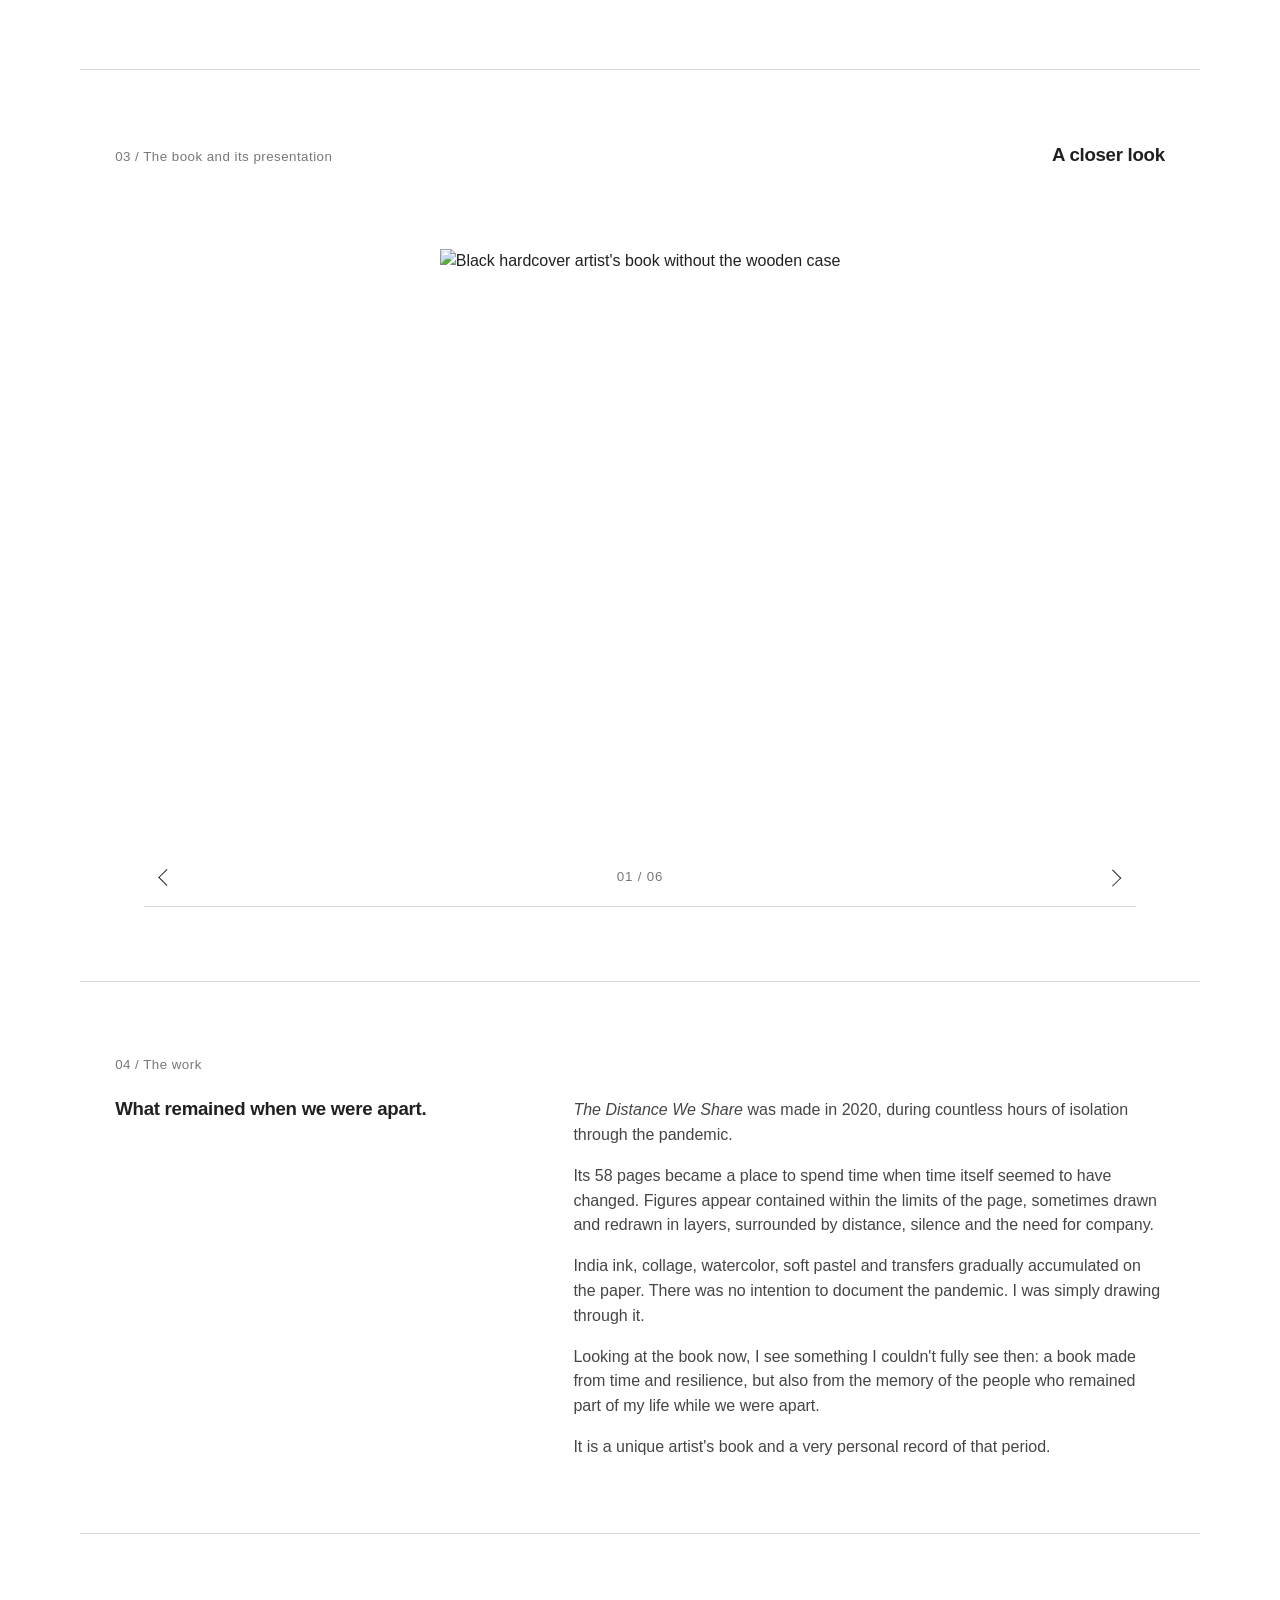
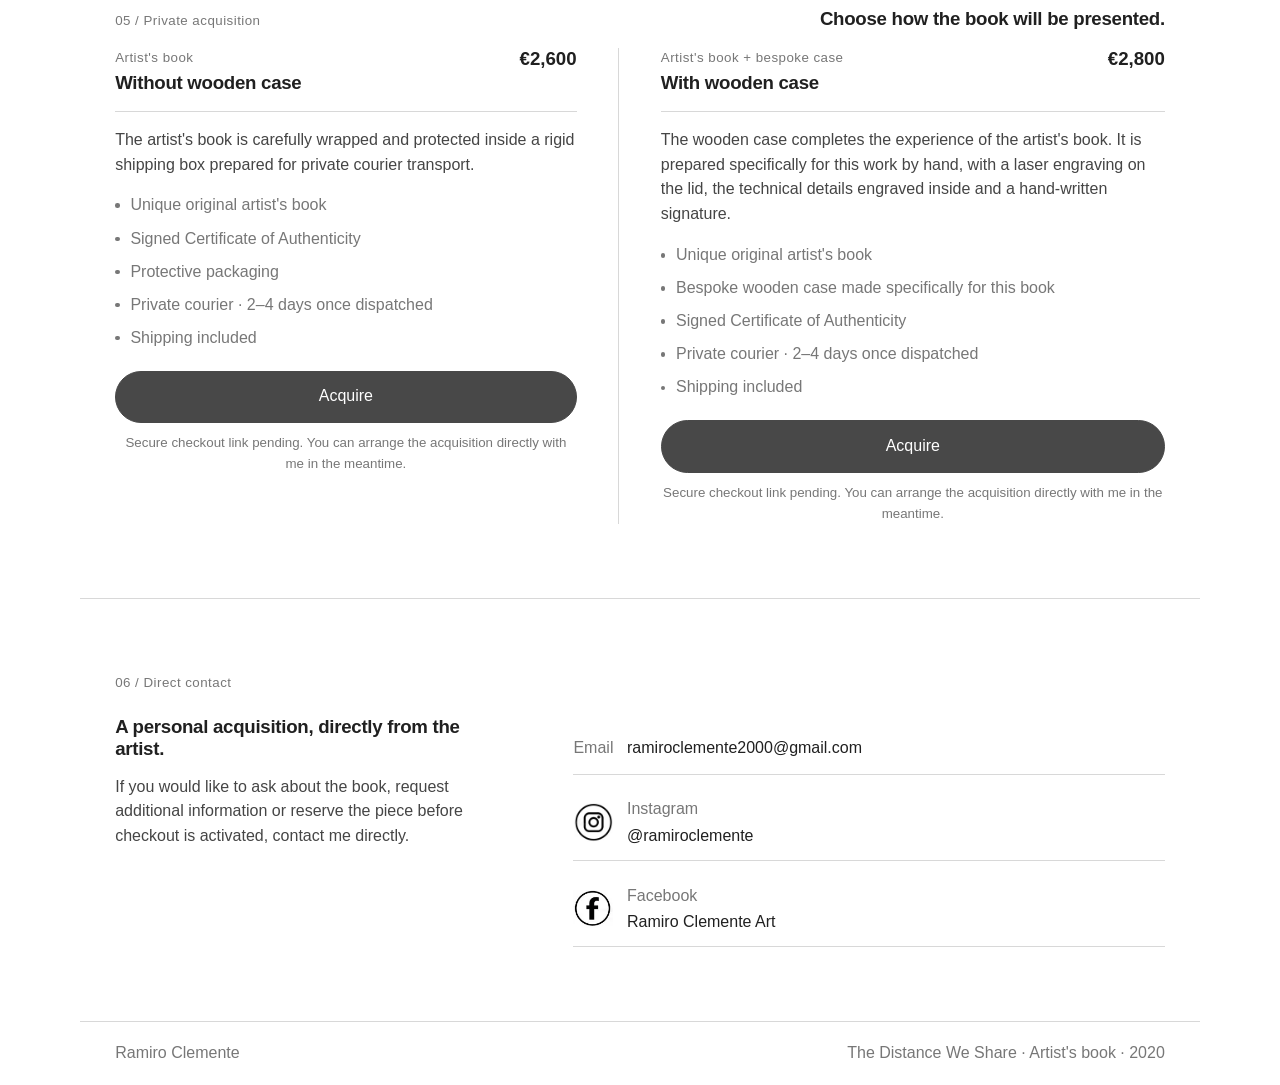
==== commit 6f01a478: "Point landing to native-resolution WebP assets" ====
--- a/the-distance-we-share/index.html
+++ b/the-distance-we-share/index.html
@@ -9,7 +9,7 @@
   <meta property="og:title" content="The Distance We Share — Artist's Book — Ramiro Clemente">
   <meta property="og:description" content="A unique artist's book made from time, resilience and countless hours of isolation in 2020.">
   <meta property="og:type" content="website">
-  <meta property="og:image" content="assets/Diapo_1.jpg">
+  <meta property="og:image" content="assets/Diapo_1.webp">
   <title>The Distance We Share — Artist's Book — Ramiro Clemente</title>
   <link rel="stylesheet" href="styles.css">
   <script src="script.js" defer></script>
@@ -78,23 +78,23 @@
         <div class="carousel__viewport" tabindex="0" aria-label="The Distance We Share image carousel">
           <div class="carousel__track">
             <figure class="carousel__slide is-active">
-              <img src="assets/sin-estuche.jpg" alt="Black hardcover artist's book without the wooden case" width="1200" height="1600" loading="eager">
+              <img src="assets/sin-estuche.webp" alt="Black hardcover artist's book without the wooden case" width="1200" height="1600" loading="eager">
             </figure>
             <figure class="carousel__slide">
-              <img src="assets/Diapo_1.jpg" alt="Drawing and collage spread from The Distance We Share" width="1200" height="900" loading="lazy">
+              <img src="assets/Diapo_1.webp" alt="Drawing and collage spread from The Distance We Share" width="1200" height="900" loading="lazy">
             </figure>
             <figure class="carousel__slide">
-              <img src="assets/Diapo_2.jpg" alt="Layered figure drawing from The Distance We Share" width="1200" height="900" loading="lazy">
+              <img src="assets/Diapo_2.webp" alt="Layered figure drawing from The Distance We Share" width="1200" height="900" loading="lazy">
             </figure>
             <figure class="carousel__slide">
-              <img src="assets/Diapo_3.jpg" alt="Chair drawing from The Distance We Share" width="1200" height="900" loading="lazy">
+              <img src="assets/Diapo_3.webp" alt="Chair drawing from The Distance We Share" width="1200" height="900" loading="lazy">
             </figure>
             <figure class="carousel__slide carousel__slide--captioned">
-              <img src="assets/estuche-de-madera.jpg" alt="Example of a bespoke wooden case from a previously acquired artist's book" width="1200" height="1600" loading="lazy">
+              <img src="assets/estuche-de-madera.webp" alt="Example of a bespoke wooden case from a previously acquired artist's book" width="1200" height="1600" loading="lazy">
               <figcaption>Case example · from a previously acquired artist's book</figcaption>
             </figure>
             <figure class="carousel__slide carousel__slide--captioned">
-              <img src="assets/estuche-detale--interior.jpg" alt="Interior detail of an example bespoke wooden case" width="1200" height="1600" loading="lazy">
+              <img src="assets/estuche-detale--interior.webp" alt="Interior detail of an example bespoke wooden case" width="1200" height="1600" loading="lazy">
               <figcaption>Case example · the new case will be made specifically for this book</figcaption>
             </figure>
           </div>
--- a/the-distance-we-share/styles.css
+++ b/the-distance-we-share/styles.css
@@ -11,12 +11,7 @@
 }
 
 * { box-sizing: border-box; }
-
-html {
-  scroll-behavior: smooth;
-  background: var(--white);
-}
-
+html { scroll-behavior: smooth; background: var(--white); }
 body {
   margin: 0;
   color: var(--ink);
@@ -29,43 +24,19 @@
   text-rendering: optimizeLegibility;
   overflow-x: hidden;
 }
-
-img,
-iframe { display: block; max-width: 100%; }
-
+img, iframe { display: block; max-width: 100%; }
 img { height: auto; }
-
-button,
-a { font: inherit; }
-
+button, a { font: inherit; }
 a { color: inherit; }
 button { color: inherit; }
-
-h1,
-h2,
-h3,
-p,
-dl,
-dd,
-figure,
-ul { margin: 0; }
-
-h1,
-h2,
-h3 {
+h1, h2, h3, p, dl, dd, figure, ul { margin: 0; }
+h1, h2, h3 {
   font-size: 14pt;
   line-height: 1.22;
   letter-spacing: -0.015em;
   font-weight: 600;
 }
-
-p,
-dt,
-dd,
-a,
-button,
-li,
-figcaption { font-size: 10pt; }
+p, dt, dd, a, button, li, figcaption { font-size: 10pt; }
 
 .shell {
   width: min(100%, var(--max));
@@ -77,130 +48,52 @@
   min-height: 3.35rem;
   display: flex;
   align-items: center;
-  justify-content: space-between;
-  gap: 1rem;
   border-bottom: 1px solid var(--line);
   background: var(--white);
 }
-
-.utility__group,
-.currency {
-  display: flex;
-  align-items: center;
-}
-
-.utility__group { gap: 0.45rem; color: var(--muted); }
-.currency { gap: 0.35rem; }
-
-.utility__text-button,
-.currency__button {
-  border: 0;
-  background: transparent;
-  cursor: pointer;
+.utility__group { display: flex; align-items: center; gap: 0.45rem; color: var(--muted); }
+.utility__text-button {
+  display: inline-flex;
+  align-items: center;
   min-height: 2.4rem;
+  padding: 0.3rem 0.15rem;
   color: var(--muted);
-}
-
-.utility__text-button {
-  padding: 0.3rem 0.15rem;
   letter-spacing: 0.05em;
-}
-
-.utility__text-button.is-active {
-  color: var(--ink);
-  font-weight: 600;
-}
-
-.currency__button {
-  display: inline-flex;
-  align-items: center;
-  gap: 0.35rem;
-  padding: 0.25rem 0.45rem;
-  border-radius: 999px;
-}
-
-.currency__button img {
-  width: 24px;
-  height: 27px;
-  object-fit: contain;
-}
-
-.currency__button.is-active {
-  color: var(--ink);
-  background: var(--soft);
-  font-weight: 600;
-}
-
+  text-decoration: none;
+}
+.utility__text-button.is-active { color: var(--ink); font-weight: 600; }
 .utility__text-button:focus-visible,
-.currency__button:focus-visible,
 .carousel__button:focus-visible,
 .button:focus-visible,
-.contact-link:focus-visible {
-  outline: 1px solid var(--ink);
-  outline-offset: 3px;
-}
+.contact-link:focus-visible { outline: 1px solid var(--ink); outline-offset: 3px; }
 
 .hero { background: var(--white); }
-
-.hero__image {
-  width: 100%;
-  height: auto;
-  object-fit: cover;
-  background: var(--soft);
-}
-
 .hero__meta {
   display: flex;
   align-items: flex-start;
   justify-content: space-between;
   gap: 1rem;
-  padding-top: 1.1rem;
-  padding-bottom: 1.15rem;
-  border-bottom: 1px solid var(--line);
-}
-
-.eyebrow,
-.section-index,
-.hero__availability,
-.option__kicker {
+  padding-top: 2.2rem;
+  padding-bottom: 2.2rem;
+  border-bottom: 1px solid var(--line);
+}
+.eyebrow, .section-index, .hero__availability, .option__kicker {
   color: var(--muted);
   font-weight: 500;
   letter-spacing: 0.035em;
 }
-
 .hero__meta h1 { margin-top: 0.25rem; }
 .hero__availability { white-space: nowrap; text-align: right; }
 
-.intro,
-.film,
-.visual,
-.story,
-.acquisition,
-.contact {
+.intro, .film, .visual, .story, .acquisition, .contact {
   padding-top: 3rem;
   padding-bottom: 3rem;
   border-bottom: 1px solid var(--line);
 }
-
 .section-index { margin-bottom: 1.4rem; }
-
-.intro__copy,
-.story__grid,
-.contact__inner {
-  display: grid;
-  gap: 1rem;
-}
-
-.intro__copy p,
-.prose,
-.contact__inner > div > p,
-.option__body > p,
-.pending-note {
-  color: var(--text);
-}
-
-.intro__copy p,
-.contact__inner > div > p { margin-top: 0.85rem; }
+.intro__copy, .story__grid, .contact__inner { display: grid; gap: 1rem; }
+.intro__copy p, .prose, .contact__inner > div > p, .option__body > p, .pending-note { color: var(--text); }
+.intro__copy p, .contact__inner > div > p { margin-top: 0.85rem; }
 
 .facts {
   display: grid;
@@ -208,18 +101,8 @@
   margin-top: 2rem;
   border-top: 1px solid var(--line);
 }
-
-.facts div {
-  min-height: 4.8rem;
-  padding: 0.9rem 0;
-  border-bottom: 1px solid var(--line);
-}
-
-.facts div:nth-child(odd) {
-  padding-right: 0.8rem;
-  border-right: 1px solid var(--line);
-}
-
+.facts div { min-height: 4.8rem; padding: 0.9rem 0; border-bottom: 1px solid var(--line); }
+.facts div:nth-child(odd) { padding-right: 0.8rem; border-right: 1px solid var(--line); }
 .facts div:nth-child(even) { padding-left: 0.8rem; }
 .facts dt { color: var(--muted); }
 .facts dd { margin-top: 0.16rem; font-weight: 500; }
@@ -231,58 +114,62 @@
   gap: 1rem;
   margin-bottom: 1rem;
 }
-
 .section-head .section-index { margin: 0; }
 
 .film__frame {
-  width: 100%;
-  aspect-ratio: 16 / 9;
+  width: min(100%, 28rem);
+  aspect-ratio: 9 / 16;
+  margin-inline: auto;
   background: #111111;
   overflow: hidden;
 }
-
-.film__frame iframe {
-  width: 100%;
-  height: 100%;
-  border: 0;
-}
-
-.carousel {
-  width: 100%;
-  margin-inline: auto;
-}
-
+.film__frame iframe { width: 100%; height: 100%; border: 0; }
+
+.carousel { width: 100%; margin-inline: auto; }
 .carousel__viewport {
   position: relative;
   overflow: hidden;
   width: 100%;
-  background: var(--soft);
+  background: var(--white);
   outline: none;
   touch-action: pan-y;
 }
-
 .carousel__track {
   display: flex;
   width: 100%;
   transition: transform 520ms cubic-bezier(.22,.61,.36,1);
   will-change: transform;
-}
-
+  align-items: stretch;
+}
 .carousel__slide {
+  position: relative;
   flex: 0 0 100%;
   min-width: 0;
+  min-height: clamp(28rem, 74vh, 52rem);
   display: grid;
   place-items: center;
-  background: var(--soft);
-}
-
+  background: var(--white);
+}
 .carousel__slide img {
-  width: 100%;
+  width: auto;
   height: auto;
+  max-width: 100%;
+  max-height: min(78vh, 52rem);
   object-fit: contain;
-  background: var(--soft);
-}
-
+  image-rendering: auto;
+}
+.carousel__slide--captioned figcaption {
+  position: absolute;
+  left: 50%;
+  bottom: 1rem;
+  transform: translateX(-50%);
+  width: min(calc(100% - 2rem), 40rem);
+  padding: 0.7rem 0.85rem;
+  color: var(--white);
+  background: rgba(20,20,20,0.82);
+  text-align: center;
+  font-weight: 500;
+}
 .carousel__controls {
   min-height: 3.6rem;
   display: grid;
@@ -290,14 +177,7 @@
   align-items: center;
   border-bottom: 1px solid var(--line);
 }
-
-.carousel__counter {
-  text-align: center;
-  color: var(--muted);
-  font-weight: 500;
-  letter-spacing: 0.06em;
-}
-
+.carousel__counter { text-align: center; color: var(--muted); font-weight: 500; letter-spacing: 0.06em; }
 .carousel__button {
   width: 2.9rem;
   height: 2.9rem;
@@ -309,81 +189,23 @@
   display: grid;
   place-items: center;
 }
-
 .carousel__button span {
   width: 0.72rem;
   height: 0.72rem;
   border-top: 1px solid currentColor;
   border-right: 1px solid currentColor;
 }
-
 .carousel__button--prev span { transform: rotate(-135deg); }
 .carousel__button--next span { transform: rotate(45deg); }
 .carousel__button:hover { background: var(--soft); }
 
-.story__grid h2,
-.contact__inner h2 { max-width: 25rem; }
-
-.prose {
-  display: grid;
-  gap: 1rem;
-}
-
-.options {
-  display: grid;
-  gap: 3rem;
-}
-
-.option {
-  display: grid;
-  gap: 1.35rem;
-  padding-bottom: 3rem;
-  border-bottom: 1px solid var(--ink);
-}
-
+.story__grid h2, .contact__inner h2 { max-width: 25rem; }
+.prose { display: grid; gap: 1rem; }
+
+.options { display: grid; gap: 2rem; }
+.option { padding-bottom: 2rem; border-bottom: 1px solid var(--ink); }
 .option:last-child { padding-bottom: 0; border-bottom: 0; }
-
-.option__figure {
-  position: relative;
-  overflow: hidden;
-  background: var(--soft);
-}
-
-.option__figure img {
-  width: 100%;
-  height: auto;
-  object-fit: contain;
-}
-
-.option__gallery {
-  display: grid;
-  grid-template-columns: minmax(0, 1.45fr) minmax(0, 0.55fr);
-  gap: 0.55rem;
-  align-items: stretch;
-}
-
-.option__gallery .option__figure img {
-  width: 100%;
-  height: 100%;
-  object-fit: cover;
-}
-
-.option__figure--example figcaption {
-  position: absolute;
-  left: 0;
-  right: 0;
-  bottom: 0;
-  padding: 0.72rem 0.8rem;
-  color: var(--white);
-  background: rgba(20,20,20,0.82);
-  font-weight: 500;
-}
-
-.option__body {
-  display: grid;
-  gap: 1rem;
-}
-
+.option__body { display: grid; gap: 1rem; }
 .option__heading {
   display: flex;
   align-items: flex-start;
@@ -392,29 +214,10 @@
   padding-bottom: 1rem;
   border-bottom: 1px solid var(--line);
 }
-
 .option__heading h3 { margin-top: 0.24rem; }
-
-.option__price {
-  white-space: nowrap;
-  font-size: 14pt;
-  font-weight: 600;
-  line-height: 1.2;
-}
-
-.included-list {
-  list-style: none;
-  padding: 0;
-  display: grid;
-  gap: 0.52rem;
-  color: var(--muted);
-}
-
-.included-list li {
-  position: relative;
-  padding-left: 0.95rem;
-}
-
+.option__price { white-space: nowrap; font-size: 14pt; font-weight: 600; line-height: 1.2; }
+.included-list { list-style: none; padding: 0; display: grid; gap: 0.52rem; color: var(--muted); }
+.included-list li { position: relative; padding-left: 0.95rem; }
 .included-list li::before {
   content: "";
   position: absolute;
@@ -425,13 +228,7 @@
   border-radius: 50%;
   background: currentColor;
 }
-
-.option__action {
-  display: grid;
-  gap: 0.65rem;
-  margin-top: 0.25rem;
-}
-
+.option__action { display: grid; gap: 0.65rem; margin-top: 0.25rem; }
 .button {
   min-height: 3.25rem;
   padding: 0.8rem 1rem;
@@ -443,28 +240,11 @@
   text-align: center;
   font-weight: 500;
 }
-
-.button--primary {
-  color: var(--white);
-  background: var(--ink);
-}
-
-.button.is-pending {
-  opacity: 0.82;
-  cursor: default;
-}
-
-.pending-note {
-  text-align: center;
-  color: var(--muted);
-}
-
-.contact__actions {
-  display: grid;
-  gap: 0.7rem;
-  margin-top: 0.45rem;
-}
-
+.button--primary { color: var(--white); background: var(--ink); }
+.button.is-pending { opacity: 0.82; cursor: default; }
+.pending-note { text-align: center; color: var(--muted); }
+
+.contact__actions { display: grid; gap: 0.7rem; margin-top: 0.45rem; }
 .contact-link {
   display: flex;
   align-items: center;
@@ -474,20 +254,10 @@
   border-bottom: 1px solid var(--line);
   text-decoration: none;
 }
-
-.contact-link__label,
-.contact-link__value { display: block; }
+.contact-link__label, .contact-link__value { display: block; }
 .contact-link__label { color: var(--muted); }
 .contact-link__value { margin-top: 0.08rem; font-weight: 500; overflow-wrap: anywhere; }
-
-.contact-link--social img {
-  width: 40px;
-  height: 40px;
-  max-width: none;
-  object-fit: contain;
-  flex: 0 0 40px;
-}
-
+.contact-link--social img { width: 40px; height: 40px; max-width: none; object-fit: contain; flex: 0 0 40px; }
 .footer {
   display: flex;
   justify-content: space-between;
@@ -498,109 +268,43 @@
 }
 
 @media (max-width: 43.99rem) {
-  .section-head--stack-mobile {
-    display: grid;
-    gap: 0.35rem;
-  }
-
+  .section-head--stack-mobile { display: grid; gap: 0.35rem; }
   .section-head--stack-mobile .section-index { margin-bottom: 0.4rem; }
-
   .utility { min-height: 3.1rem; }
-  .currency__button span { display: none; }
   .hero__availability { max-width: 7rem; white-space: normal; }
-  .option__gallery { grid-template-columns: 1fr; }
-  .option__figure--detail { display: none; }
+  .carousel__slide { min-height: 30rem; }
+  .carousel__slide img { max-height: 72vh; }
+  .carousel__slide--captioned figcaption { bottom: 0.6rem; }
   .footer { display: grid; gap: 0.2rem; }
 }
 
 @media (min-width: 44rem) {
   body { font-size: 11pt; }
-
-  p,
-  dt,
-  dd,
-  a,
-  button,
-  li,
-  figcaption { font-size: 11pt; }
-
-  .hero__meta { padding-top: 1.4rem; padding-bottom: 1.4rem; }
-
-  .intro,
-  .film,
-  .visual,
-  .story,
-  .acquisition,
-  .contact {
-    padding-top: 4.6rem;
-    padding-bottom: 4.6rem;
-  }
-
-  .intro {
-    display: grid;
-    grid-template-columns: 0.75fr 1.65fr;
-    column-gap: 3rem;
-  }
-
+  p, dt, dd, a, button, li, figcaption { font-size: 11pt; }
+  .hero__meta { padding-top: 3rem; padding-bottom: 3rem; }
+  .intro, .film, .visual, .story, .acquisition, .contact { padding-top: 4.6rem; padding-bottom: 4.6rem; }
+  .intro { display: grid; grid-template-columns: 0.75fr 1.65fr; column-gap: 3rem; }
   .intro .section-index { grid-column: 1; }
   .intro__copy { grid-column: 2; grid-row: 1 / span 2; }
-
-  .facts {
-    grid-column: 1 / -1;
-    margin-top: 3rem;
-    grid-template-columns: repeat(3, minmax(0, 1fr));
-  }
-
-  .facts div,
-  .facts div:nth-child(odd),
-  .facts div:nth-child(even) {
+  .facts { grid-column: 1 / -1; margin-top: 3rem; grid-template-columns: repeat(3, minmax(0, 1fr)); }
+  .facts div, .facts div:nth-child(odd), .facts div:nth-child(even) {
     padding-left: 0.8rem;
     padding-right: 0.8rem;
     border-right: 1px solid var(--line);
   }
-
   .facts div:nth-child(3n + 1) { padding-left: 0; }
   .facts div:nth-child(3n) { border-right: 0; }
-
-  .carousel { width: min(100%, 52rem); }
-
-  .story__grid,
-  .contact__inner {
-    grid-template-columns: minmax(0, 0.9fr) minmax(0, 1.35fr);
-    gap: 4rem;
-  }
-
-  .option {
-    grid-template-columns: minmax(0, 1.05fr) minmax(0, 0.95fr);
-    gap: 2.6rem;
-    align-items: start;
-  }
-
-  .option__body { position: sticky; top: 1.25rem; }
+  .carousel { width: min(100%, 62rem); }
+  .story__grid, .contact__inner { grid-template-columns: minmax(0, 0.9fr) minmax(0, 1.35fr); gap: 4rem; }
+  .options { grid-template-columns: repeat(2, minmax(0, 1fr)); gap: 2.6rem; }
+  .option { padding: 0 2.6rem 0 0; border-bottom: 0; border-right: 1px solid var(--line); }
+  .option:last-child { padding-right: 0; border-right: 0; }
 }
 
 @media (min-width: 64rem) {
   body { font-size: 12pt; }
-
-  p,
-  dt,
-  dd,
-  a,
-  button,
-  li,
-  figcaption { font-size: 12pt; }
-
-  .eyebrow,
-  .section-index,
-  .hero__availability,
-  .option__kicker,
-  .carousel__counter,
-  .pending-note { font-size: 10pt; }
-
-  .hero__image {
-    max-height: 46rem;
-    object-fit: cover;
-  }
+  p, dt, dd, a, button, li, figcaption { font-size: 12pt; }
+  .eyebrow, .section-index, .hero__availability, .option__kicker, .carousel__counter, .pending-note { font-size: 10pt; }
 }
 
 @media (prefers-reduced-motion: reduce) {
@@ -610,10 +314,4 @@
     animation-iteration-count: 1 !important;
     transition-duration: 0.01ms !important;
   }
-}
-
-.utility__text-button {
-  display: inline-flex;
-  align-items: center;
-  text-decoration: none;
-}
+}
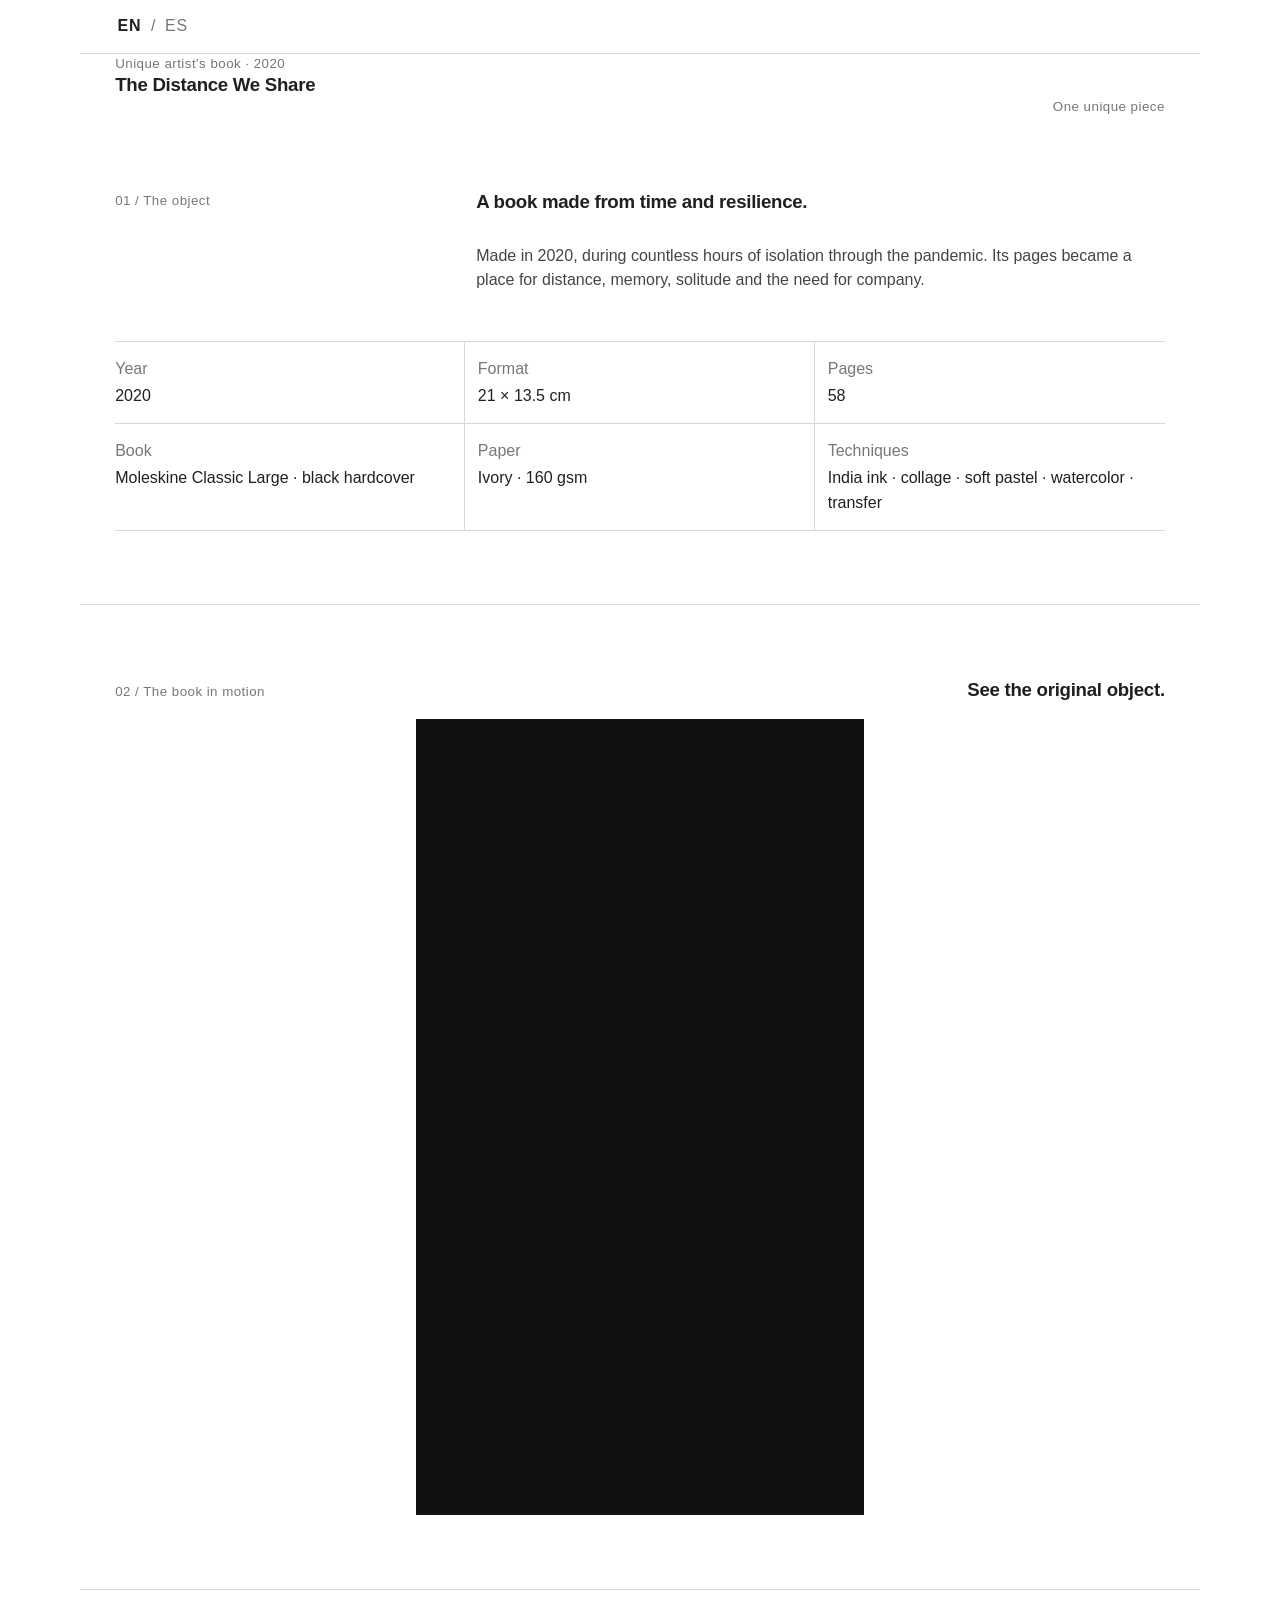
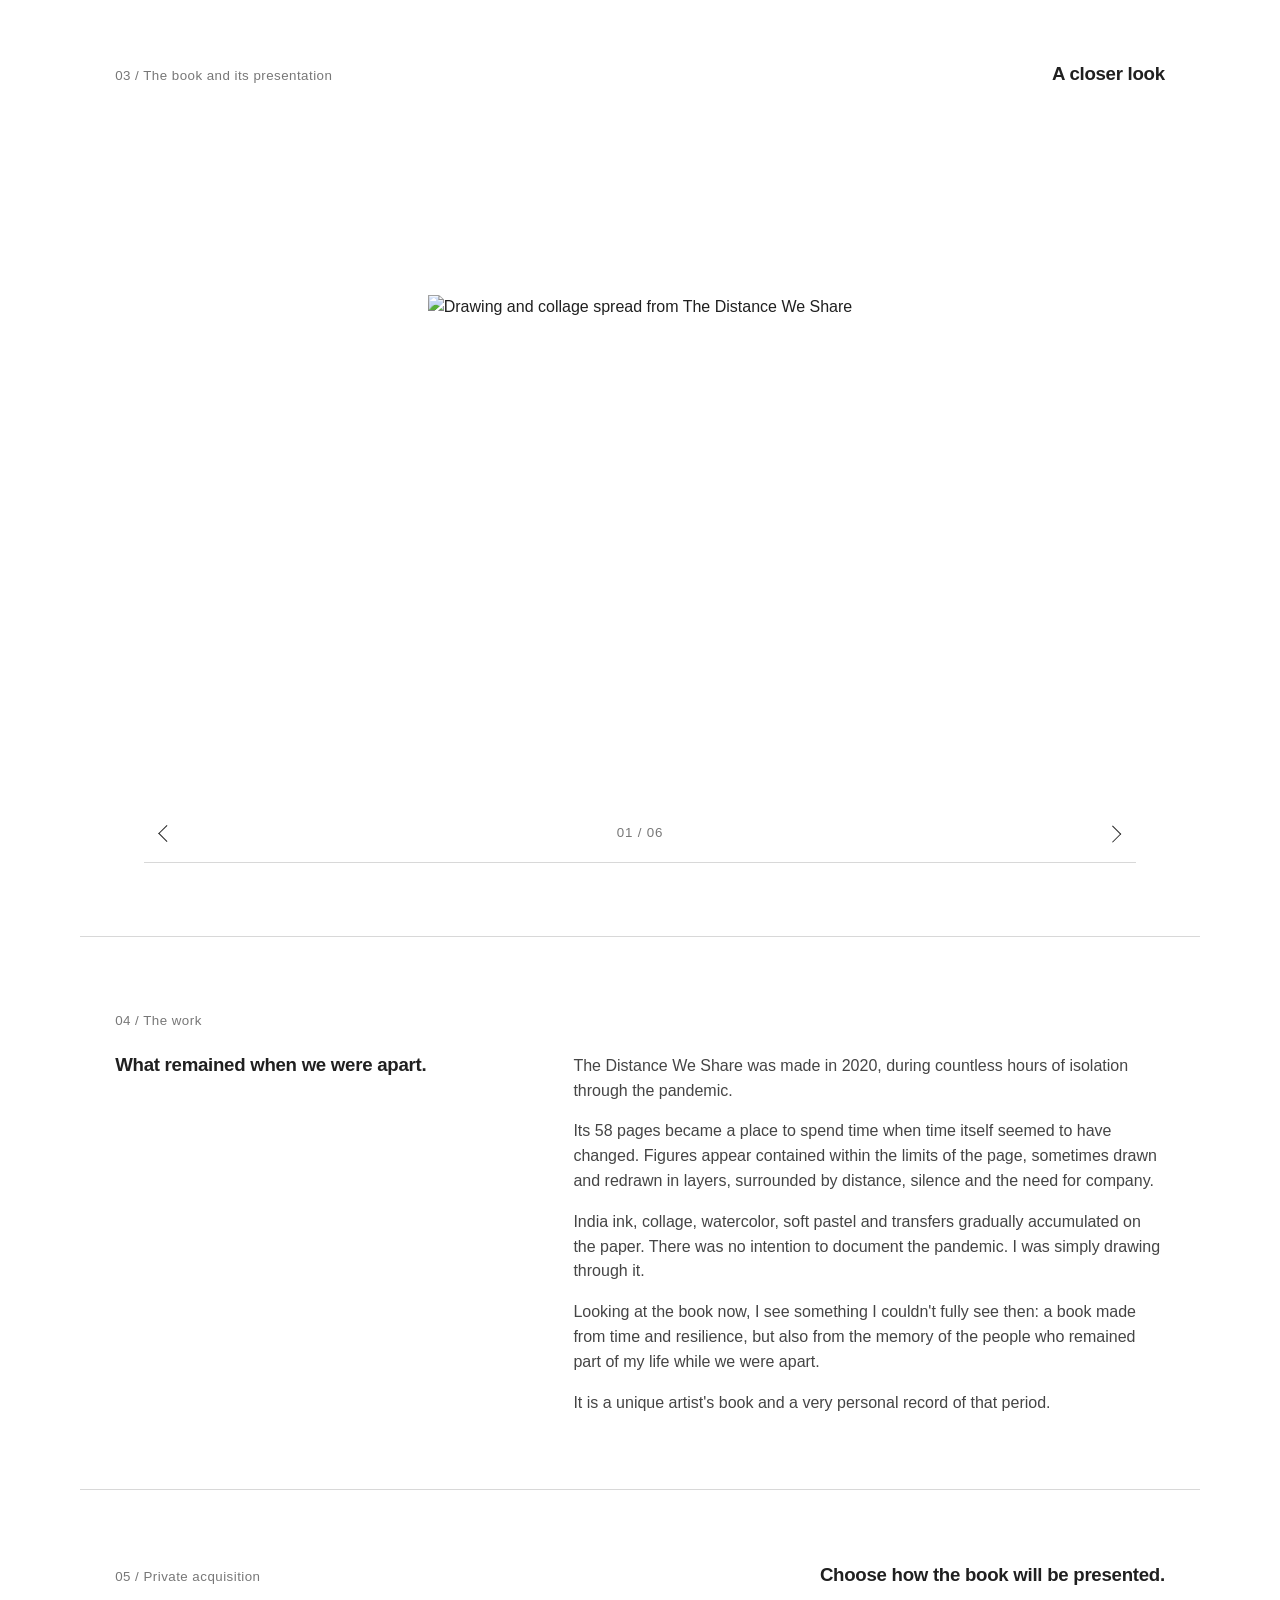
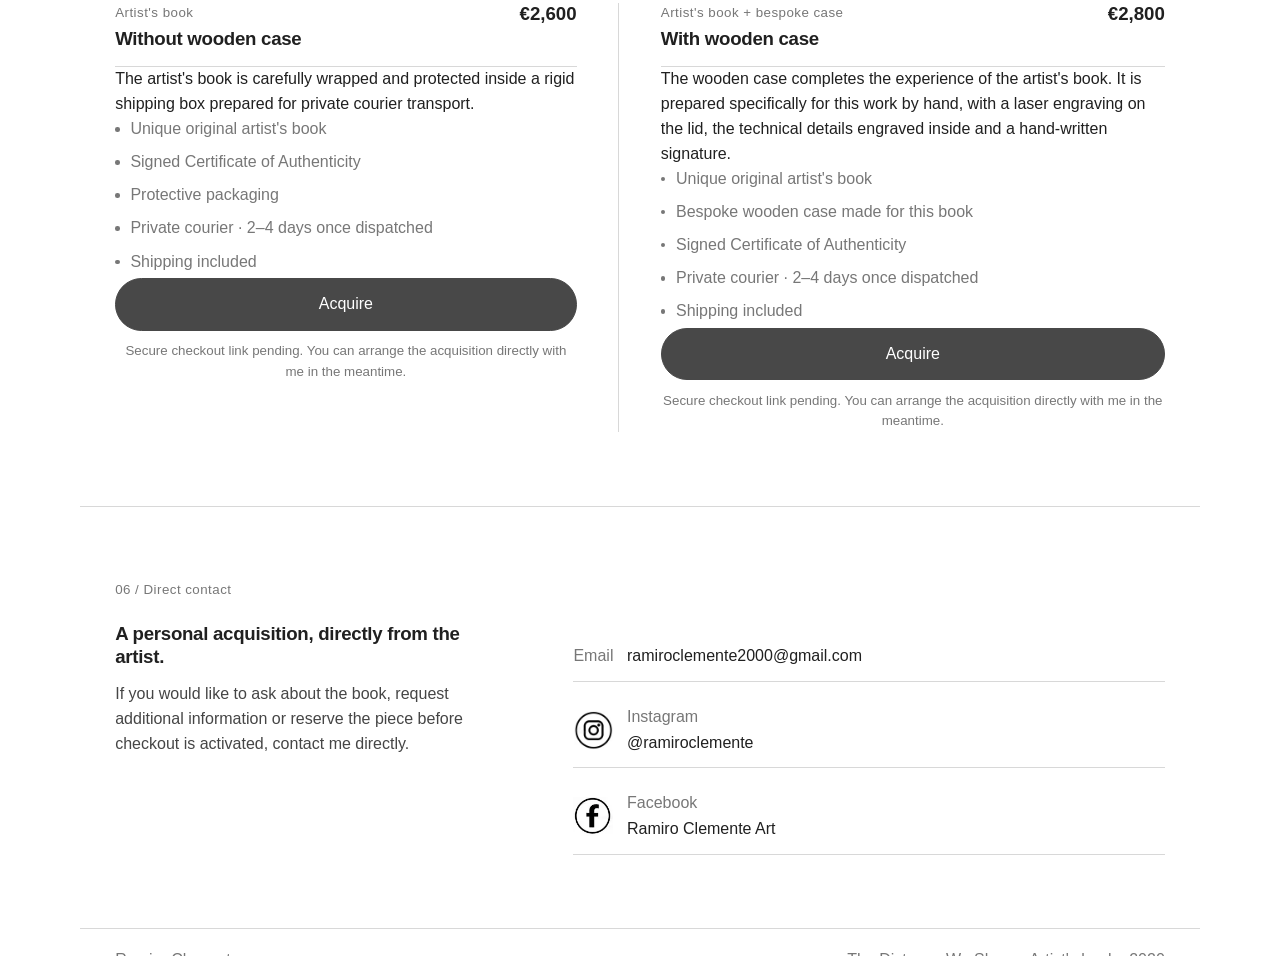
==== commit d71411e5: "Update pricing, paper, vertical video and gallery layout" ====
--- a/the-distance-we-share/index.html
+++ b/the-distance-we-share/index.html
@@ -9,15 +9,14 @@
   <meta property="og:title" content="The Distance We Share — Artist's Book — Ramiro Clemente">
   <meta property="og:description" content="A unique artist's book made from time, resilience and countless hours of isolation in 2020.">
   <meta property="og:type" content="website">
-  <meta property="og:image" content="assets/Diapo_1.webp">
   <title>The Distance We Share — Artist's Book — Ramiro Clemente</title>
   <link rel="stylesheet" href="styles.css">
   <script src="script.js" defer></script>
 </head>
 <body>
-  <div class="utility shell" aria-label="Language options">
-    <div class="utility__group" aria-label="Language">
-      <a class="utility__text-button is-active" aria-current="page" href="index.html">EN</a>
+  <div class="utility shell" aria-label="Language">
+    <div class="utility__group">
+      <a class="utility__text-button is-active" href="index.html" aria-current="page">EN</a>
       <span aria-hidden="true">/</span>
       <a class="utility__text-button" href="es.html">ES</a>
     </div>
@@ -25,13 +24,11 @@
 
   <main>
     <header class="hero shell" aria-labelledby="page-title">
-      <div class="hero__meta">
-        <div>
-          <p class="eyebrow">Unique artist's book · 2020</p>
-          <h1 id="page-title">The Distance We Share</h1>
-        </div>
-        <p class="hero__availability">One unique piece</p>
-      </div>
+      <div>
+        <p class="eyebrow">Unique artist's book · 2020</p>
+        <h1 id="page-title">The Distance We Share</h1>
+      </div>
+      <p class="hero__availability">One unique piece</p>
     </header>
 
     <section class="intro shell" aria-labelledby="intro-title">
@@ -59,8 +56,6 @@
         <iframe
           src="https://www.youtube-nocookie.com/embed/xlpl3KoEAlE?rel=0&modestbranding=1&playsinline=1"
           title="The Distance We Share — artist's book video"
-          width="720"
-          height="1280"
           loading="eager"
           allow="accelerometer; autoplay; clipboard-write; encrypted-media; gyroscope; picture-in-picture; web-share"
           referrerpolicy="strict-origin-when-cross-origin"
@@ -74,28 +69,29 @@
         <p class="section-index">03 / The book and its presentation</p>
         <h2 id="visual-title">A closer look</h2>
       </div>
+
       <div class="carousel" data-carousel>
         <div class="carousel__viewport" tabindex="0" aria-label="The Distance We Share image carousel">
           <div class="carousel__track">
             <figure class="carousel__slide is-active">
-              <img src="assets/sin-estuche.webp" alt="Black hardcover artist's book without the wooden case" width="1200" height="1600" loading="eager">
+              <img src="assets/Diapo_1.jpg" alt="Drawing and collage spread from The Distance We Share" width="1200" height="900" loading="eager">
             </figure>
             <figure class="carousel__slide">
-              <img src="assets/Diapo_1.webp" alt="Drawing and collage spread from The Distance We Share" width="1200" height="900" loading="lazy">
+              <img src="assets/Diapo_2.jpg" alt="Layered figure drawing from The Distance We Share" width="1200" height="900" loading="lazy">
             </figure>
             <figure class="carousel__slide">
-              <img src="assets/Diapo_2.webp" alt="Layered figure drawing from The Distance We Share" width="1200" height="900" loading="lazy">
+              <img src="assets/Diapo_3.jpg" alt="Chair drawing from The Distance We Share" width="1200" height="900" loading="lazy">
             </figure>
             <figure class="carousel__slide">
-              <img src="assets/Diapo_3.webp" alt="Chair drawing from The Distance We Share" width="1200" height="900" loading="lazy">
+              <img src="assets/sin-estuche.jpg" alt="Black hardcover artist's book without the wooden case" width="1200" height="1600" loading="lazy">
             </figure>
             <figure class="carousel__slide carousel__slide--captioned">
-              <img src="assets/estuche-de-madera.webp" alt="Example of a bespoke wooden case from a previously acquired artist's book" width="1200" height="1600" loading="lazy">
-              <figcaption>Case example · from a previously acquired artist's book</figcaption>
+              <img src="assets/estuche-de-madera.jpg" alt="Example of a bespoke wooden case from a previously acquired artist's book" width="1200" height="1600" loading="lazy">
+              <figcaption>Example · case from a previously acquired artist's book</figcaption>
             </figure>
             <figure class="carousel__slide carousel__slide--captioned">
-              <img src="assets/estuche-detale--interior.webp" alt="Interior detail of an example bespoke wooden case" width="1200" height="1600" loading="lazy">
-              <figcaption>Case example · the new case will be made specifically for this book</figcaption>
+              <img src="assets/estuche-detale--interior.jpg" alt="Interior detail of an example bespoke wooden case" width="1200" height="1600" loading="lazy">
+              <figcaption>Example · interior of a case from a previously acquired artist's book</figcaption>
             </figure>
           </div>
         </div>
@@ -112,7 +108,7 @@
       <div class="story__grid">
         <h2 id="story-title">What remained when we were apart.</h2>
         <div class="prose">
-          <p><em>The Distance We Share</em> was made in 2020, during countless hours of isolation through the pandemic.</p>
+          <p>The Distance We Share was made in 2020, during countless hours of isolation through the pandemic.</p>
           <p>Its 58 pages became a place to spend time when time itself seemed to have changed. Figures appear contained within the limits of the page, sometimes drawn and redrawn in layers, surrounded by distance, silence and the need for company.</p>
           <p>India ink, collage, watercolor, soft pastel and transfers gradually accumulated on the paper. There was no intention to document the pandemic. I was simply drawing through it.</p>
           <p>Looking at the book now, I see something I couldn't fully see then: a book made from time and resilience, but also from the memory of the people who remained part of my life while we were apart.</p>
@@ -126,52 +122,49 @@
         <p class="section-index">05 / Private acquisition</p>
         <h2 id="acquisition-title">Choose how the book will be presented.</h2>
       </div>
+
       <div class="options">
         <article class="option">
-          <div class="option__body">
-            <div class="option__heading">
-              <div>
-                <p class="option__kicker">Artist's book</p>
-                <h3>Without wooden case</h3>
-              </div>
-              <p class="option__price">€2,600</p>
+          <div class="option__heading">
+            <div>
+              <p class="option__kicker">Artist's book</p>
+              <h3>Without wooden case</h3>
             </div>
-            <p>The artist's book is carefully wrapped and protected inside a rigid shipping box prepared for private courier transport.</p>
-            <ul class="included-list">
-              <li>Unique original artist's book</li>
-              <li>Signed Certificate of Authenticity</li>
-              <li>Protective packaging</li>
-              <li>Private courier · 2–4 days once dispatched</li>
-              <li>Shipping included</li>
-            </ul>
-            <div class="option__action">
-              <button class="button button--primary is-pending" type="button" aria-disabled="true">Acquire</button>
-              <p class="pending-note">Secure checkout link pending. You can arrange the acquisition directly with me in the meantime.</p>
+            <p class="option__price">€2,600</p>
+          </div>
+          <p>The artist's book is carefully wrapped and protected inside a rigid shipping box prepared for private courier transport.</p>
+          <ul class="included-list">
+            <li>Unique original artist's book</li>
+            <li>Signed Certificate of Authenticity</li>
+            <li>Protective packaging</li>
+            <li>Private courier · 2–4 days once dispatched</li>
+            <li>Shipping included</li>
+          </ul>
+          <div class="option__action">
+            <button class="button button--primary is-pending" type="button" aria-disabled="true">Acquire</button>
+            <p class="pending-note">Secure checkout link pending. You can arrange the acquisition directly with me in the meantime.</p>
+          </div>
+        </article>
+
+        <article class="option">
+          <div class="option__heading">
+            <div>
+              <p class="option__kicker">Artist's book + bespoke case</p>
+              <h3>With wooden case</h3>
             </div>
-          </div>
-        </article>
-
-        <article class="option">
-          <div class="option__body">
-            <div class="option__heading">
-              <div>
-                <p class="option__kicker">Artist's book + bespoke case</p>
-                <h3>With wooden case</h3>
-              </div>
-              <p class="option__price">€2,800</p>
-            </div>
-            <p>The wooden case completes the experience of the artist's book. It is prepared specifically for this work by hand, with a laser engraving on the lid, the technical details engraved inside and a hand-written signature.</p>
-            <ul class="included-list">
-              <li>Unique original artist's book</li>
-              <li>Bespoke wooden case made specifically for this book</li>
-              <li>Signed Certificate of Authenticity</li>
-              <li>Private courier · 2–4 days once dispatched</li>
-              <li>Shipping included</li>
-            </ul>
-            <div class="option__action">
-              <button class="button button--primary is-pending" type="button" aria-disabled="true">Acquire</button>
-              <p class="pending-note">Secure checkout link pending. You can arrange the acquisition directly with me in the meantime.</p>
-            </div>
+            <p class="option__price">€2,800</p>
+          </div>
+          <p>The wooden case completes the experience of the artist's book. It is prepared specifically for this work by hand, with a laser engraving on the lid, the technical details engraved inside and a hand-written signature.</p>
+          <ul class="included-list">
+            <li>Unique original artist's book</li>
+            <li>Bespoke wooden case made for this book</li>
+            <li>Signed Certificate of Authenticity</li>
+            <li>Private courier · 2–4 days once dispatched</li>
+            <li>Shipping included</li>
+          </ul>
+          <div class="option__action">
+            <button class="button button--primary is-pending" type="button" aria-disabled="true">Acquire</button>
+            <p class="pending-note">Secure checkout link pending. You can arrange the acquisition directly with me in the meantime.</p>
           </div>
         </article>
       </div>
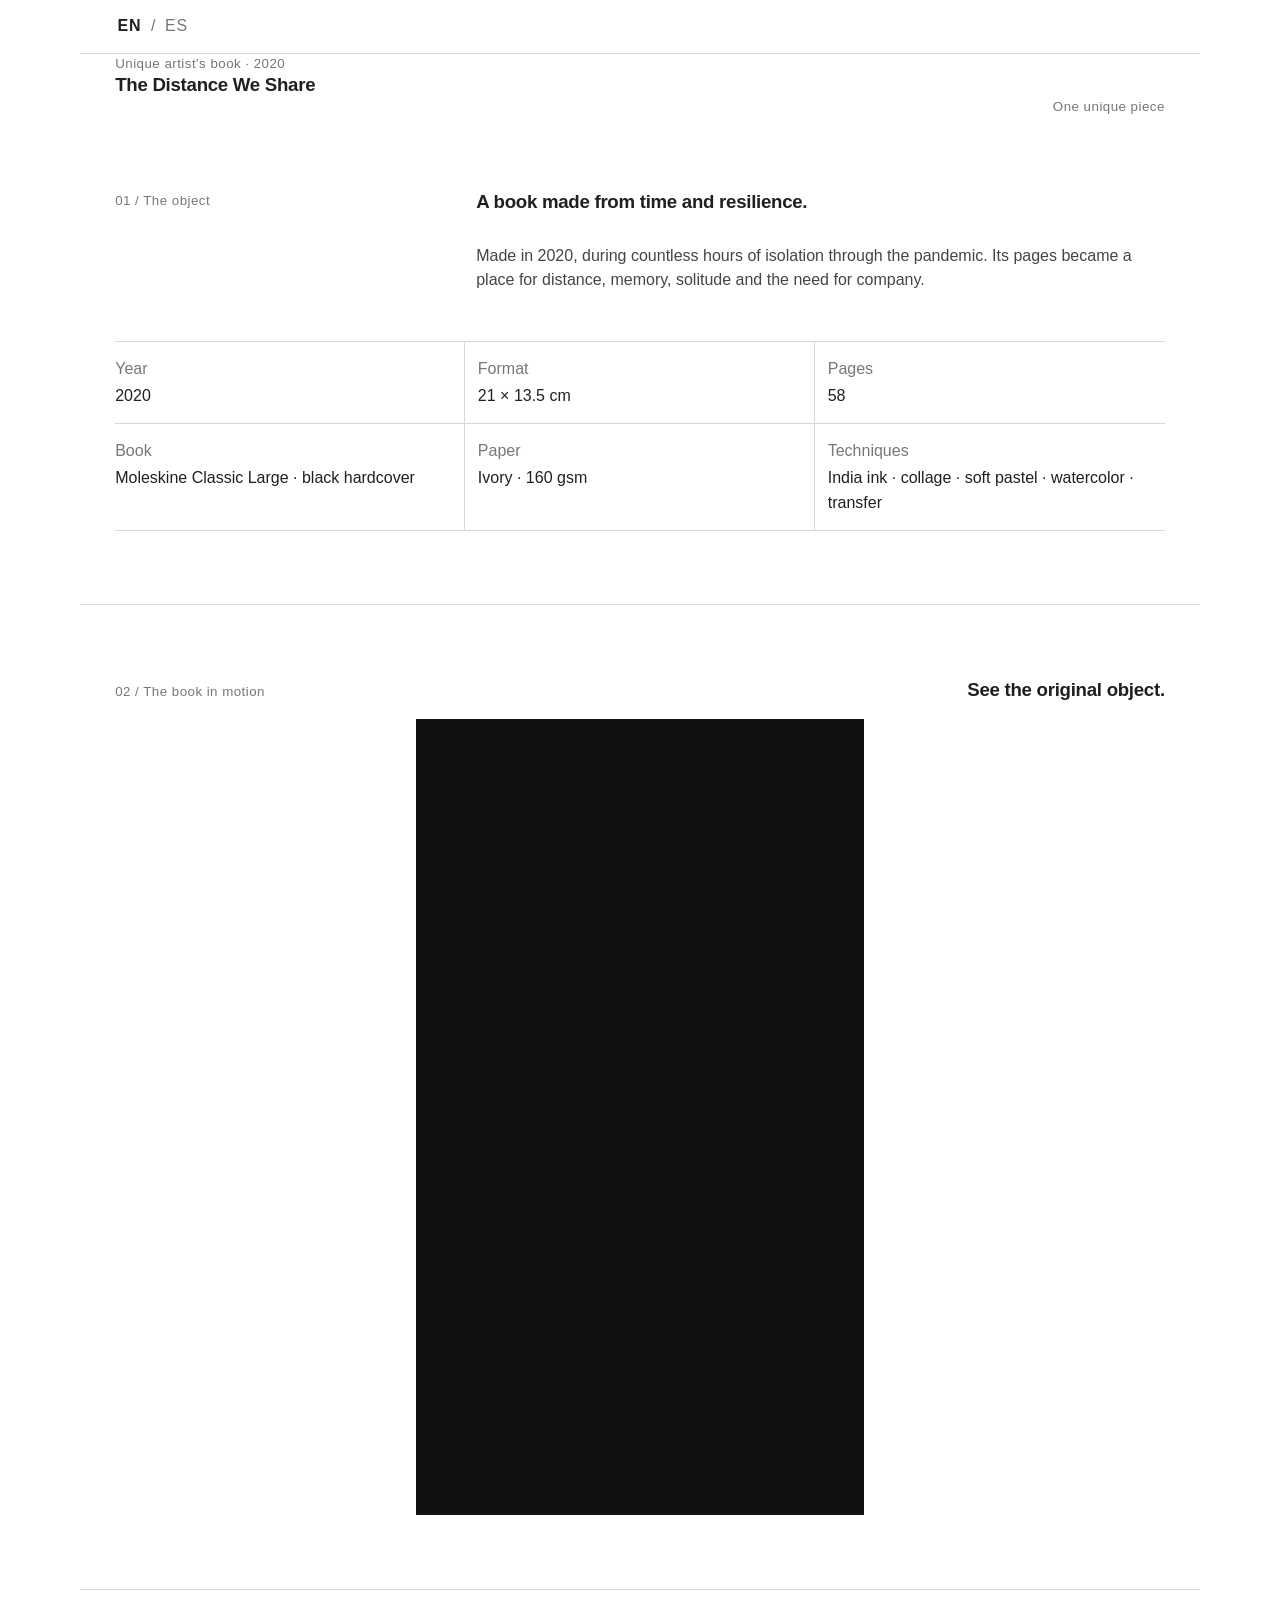
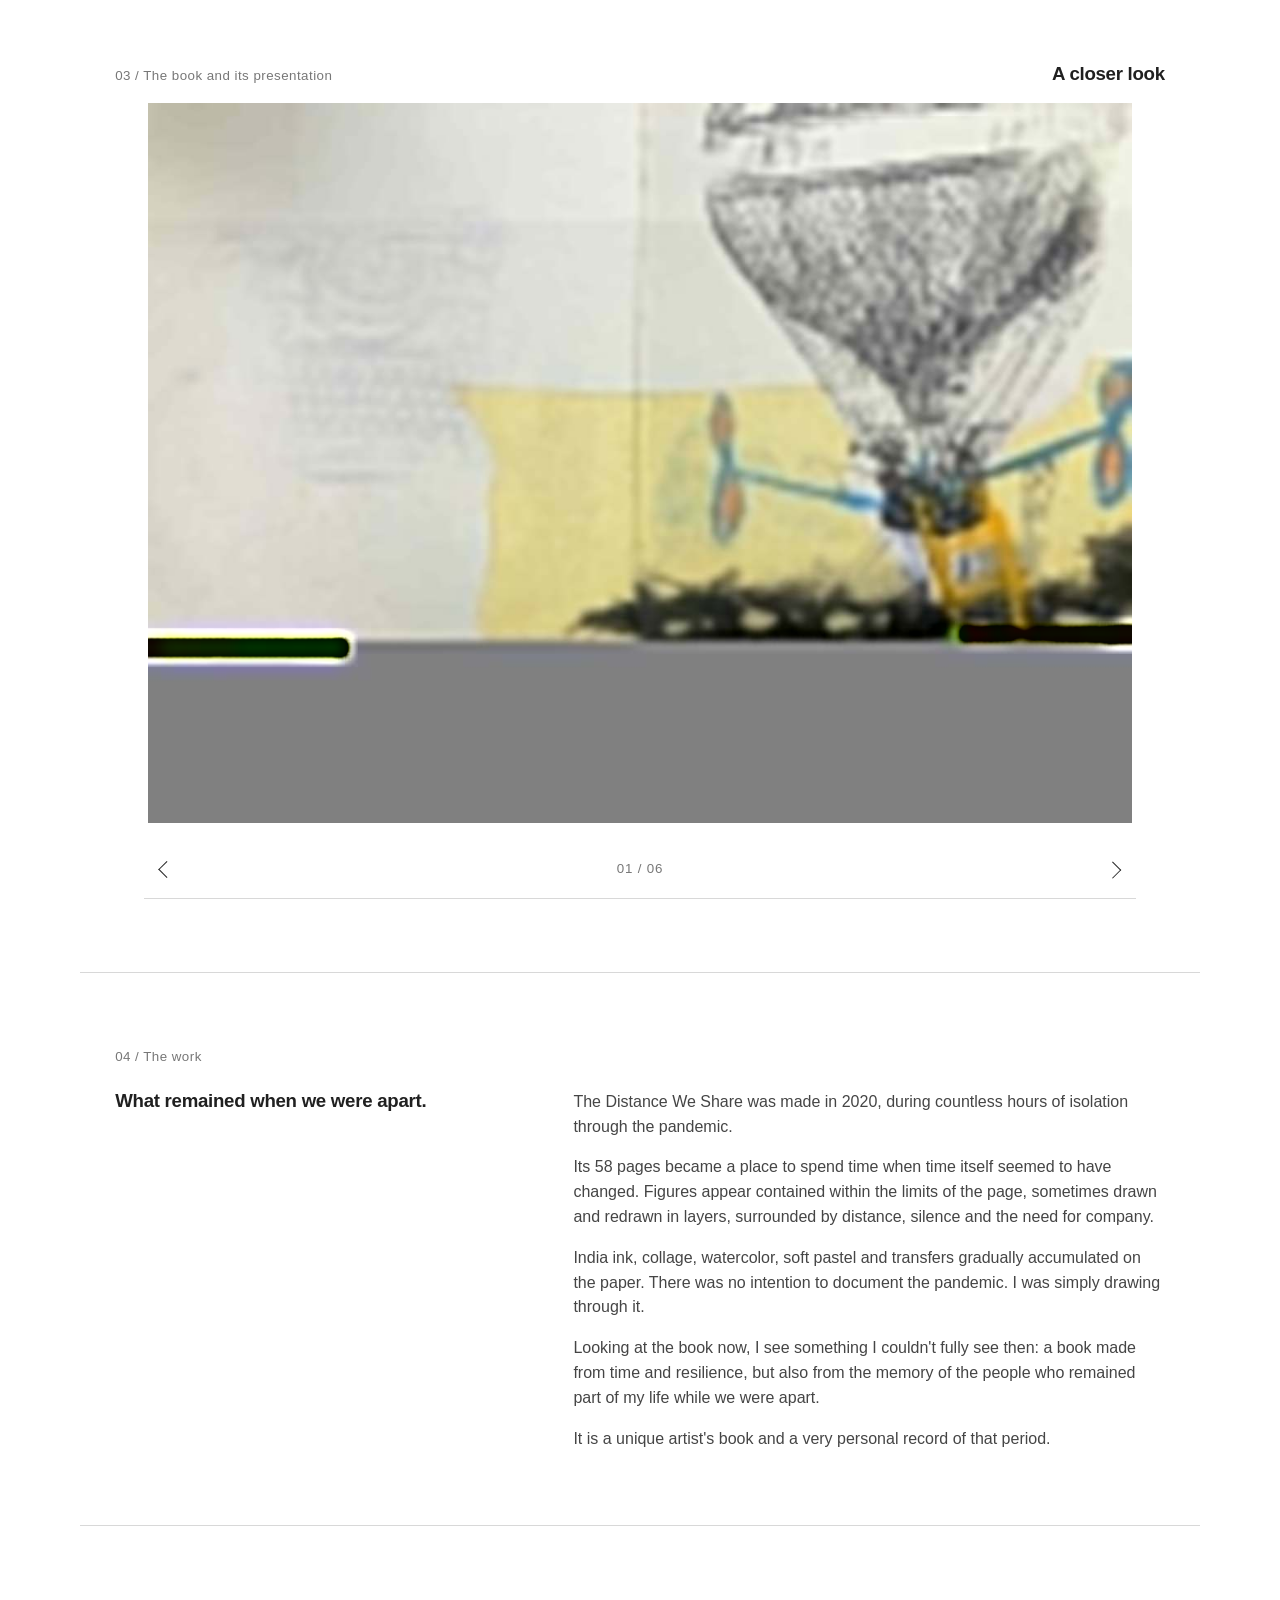
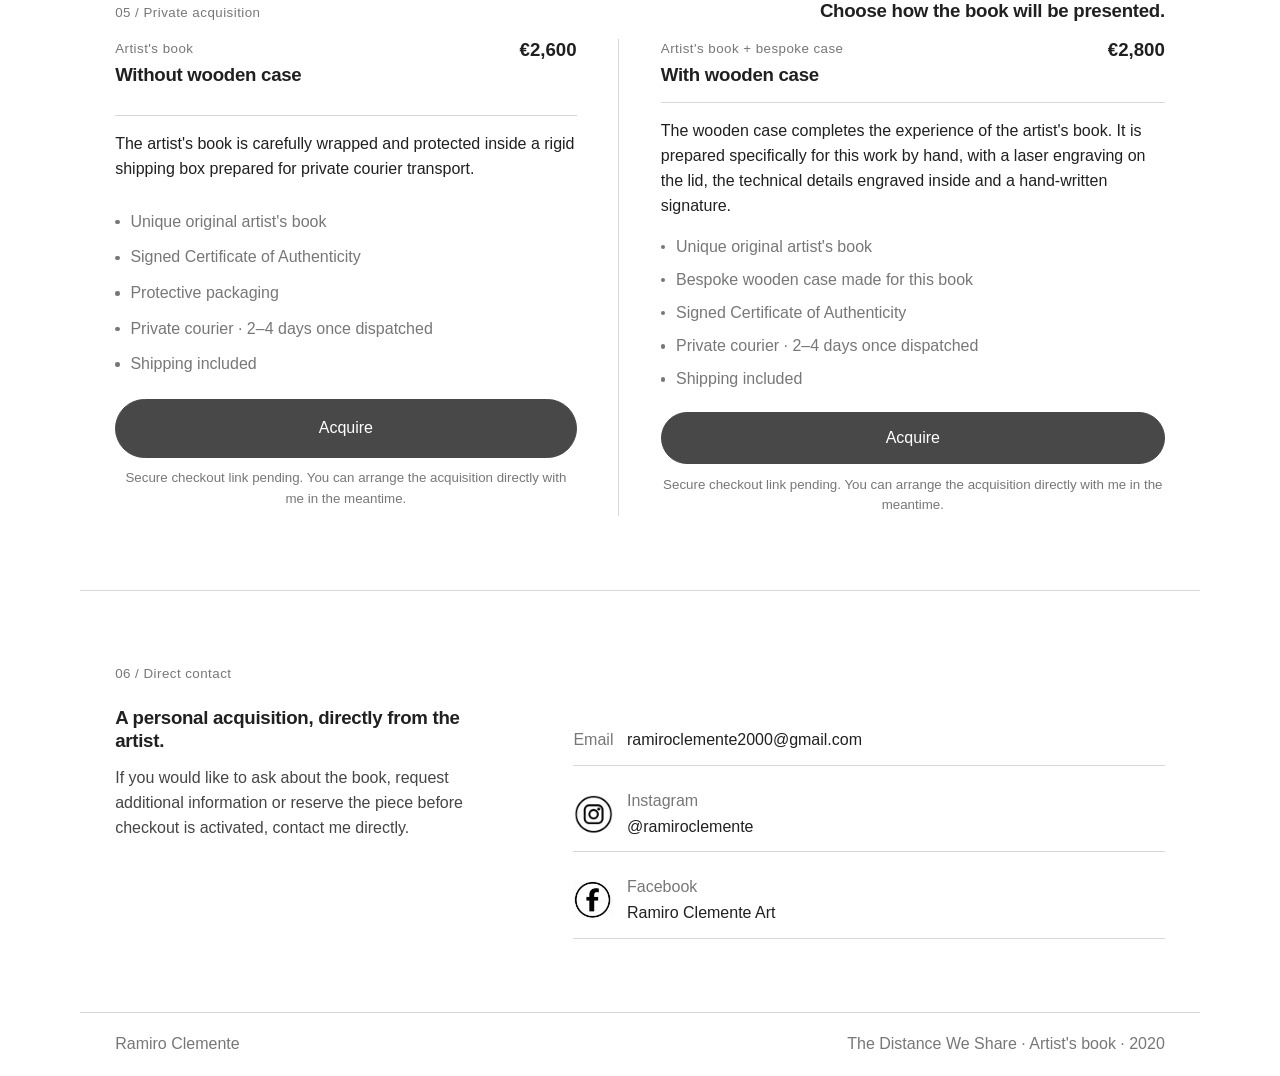
==== commit cf7333af: "Use available full-size carousel assets" ====
--- a/the-distance-we-share/index.html
+++ b/the-distance-we-share/index.html
@@ -80,17 +80,17 @@
               <img src="assets/Diapo_2.jpg" alt="Layered figure drawing from The Distance We Share" width="1200" height="900" loading="lazy">
             </figure>
             <figure class="carousel__slide">
-              <img src="assets/Diapo_3.jpg" alt="Chair drawing from The Distance We Share" width="1200" height="900" loading="lazy">
+              <img src="assets/Diapo_3.webp" alt="Chair drawing from The Distance We Share" width="1200" height="900" loading="lazy">
             </figure>
             <figure class="carousel__slide">
-              <img src="assets/sin-estuche.jpg" alt="Black hardcover artist's book without the wooden case" width="1200" height="1600" loading="lazy">
+              <img src="assets/sin-estuche.webp" alt="Black hardcover artist's book without the wooden case" width="1200" height="1600" loading="lazy">
             </figure>
             <figure class="carousel__slide carousel__slide--captioned">
-              <img src="assets/estuche-de-madera.jpg" alt="Example of a bespoke wooden case from a previously acquired artist's book" width="1200" height="1600" loading="lazy">
+              <img src="assets/estuche-de-madera.webp" alt="Example of a bespoke wooden case from a previously acquired artist's book" width="1200" height="1600" loading="lazy">
               <figcaption>Example · case from a previously acquired artist's book</figcaption>
             </figure>
             <figure class="carousel__slide carousel__slide--captioned">
-              <img src="assets/estuche-detale--interior.jpg" alt="Interior detail of an example bespoke wooden case" width="1200" height="1600" loading="lazy">
+              <img src="assets/estuche-detale--interior.webp" alt="Interior detail of an example bespoke wooden case" width="1200" height="1600" loading="lazy">
               <figcaption>Example · interior of a case from a previously acquired artist's book</figcaption>
             </figure>
           </div>
--- a/the-distance-we-share/styles.css
+++ b/the-distance-we-share/styles.css
@@ -145,18 +145,18 @@
   position: relative;
   flex: 0 0 100%;
   min-width: 0;
-  min-height: clamp(28rem, 74vh, 52rem);
   display: grid;
   place-items: center;
   background: var(--white);
+  padding: 0;
 }
 .carousel__slide img {
   width: auto;
+  max-width: 100%;
   height: auto;
-  max-width: 100%;
-  max-height: min(78vh, 52rem);
+  max-height: 82vh;
   object-fit: contain;
-  image-rendering: auto;
+  background: var(--white);
 }
 .carousel__slide--captioned figcaption {
   position: absolute;
@@ -203,7 +203,12 @@
 .prose { display: grid; gap: 1rem; }
 
 .options { display: grid; gap: 2rem; }
-.option { padding-bottom: 2rem; border-bottom: 1px solid var(--ink); }
+.option {
+  display: grid;
+  gap: 1rem;
+  padding: 1.35rem 0 2.2rem;
+  border-bottom: 1px solid var(--ink);
+}
 .option:last-child { padding-bottom: 0; border-bottom: 0; }
 .option__body { display: grid; gap: 1rem; }
 .option__heading {
